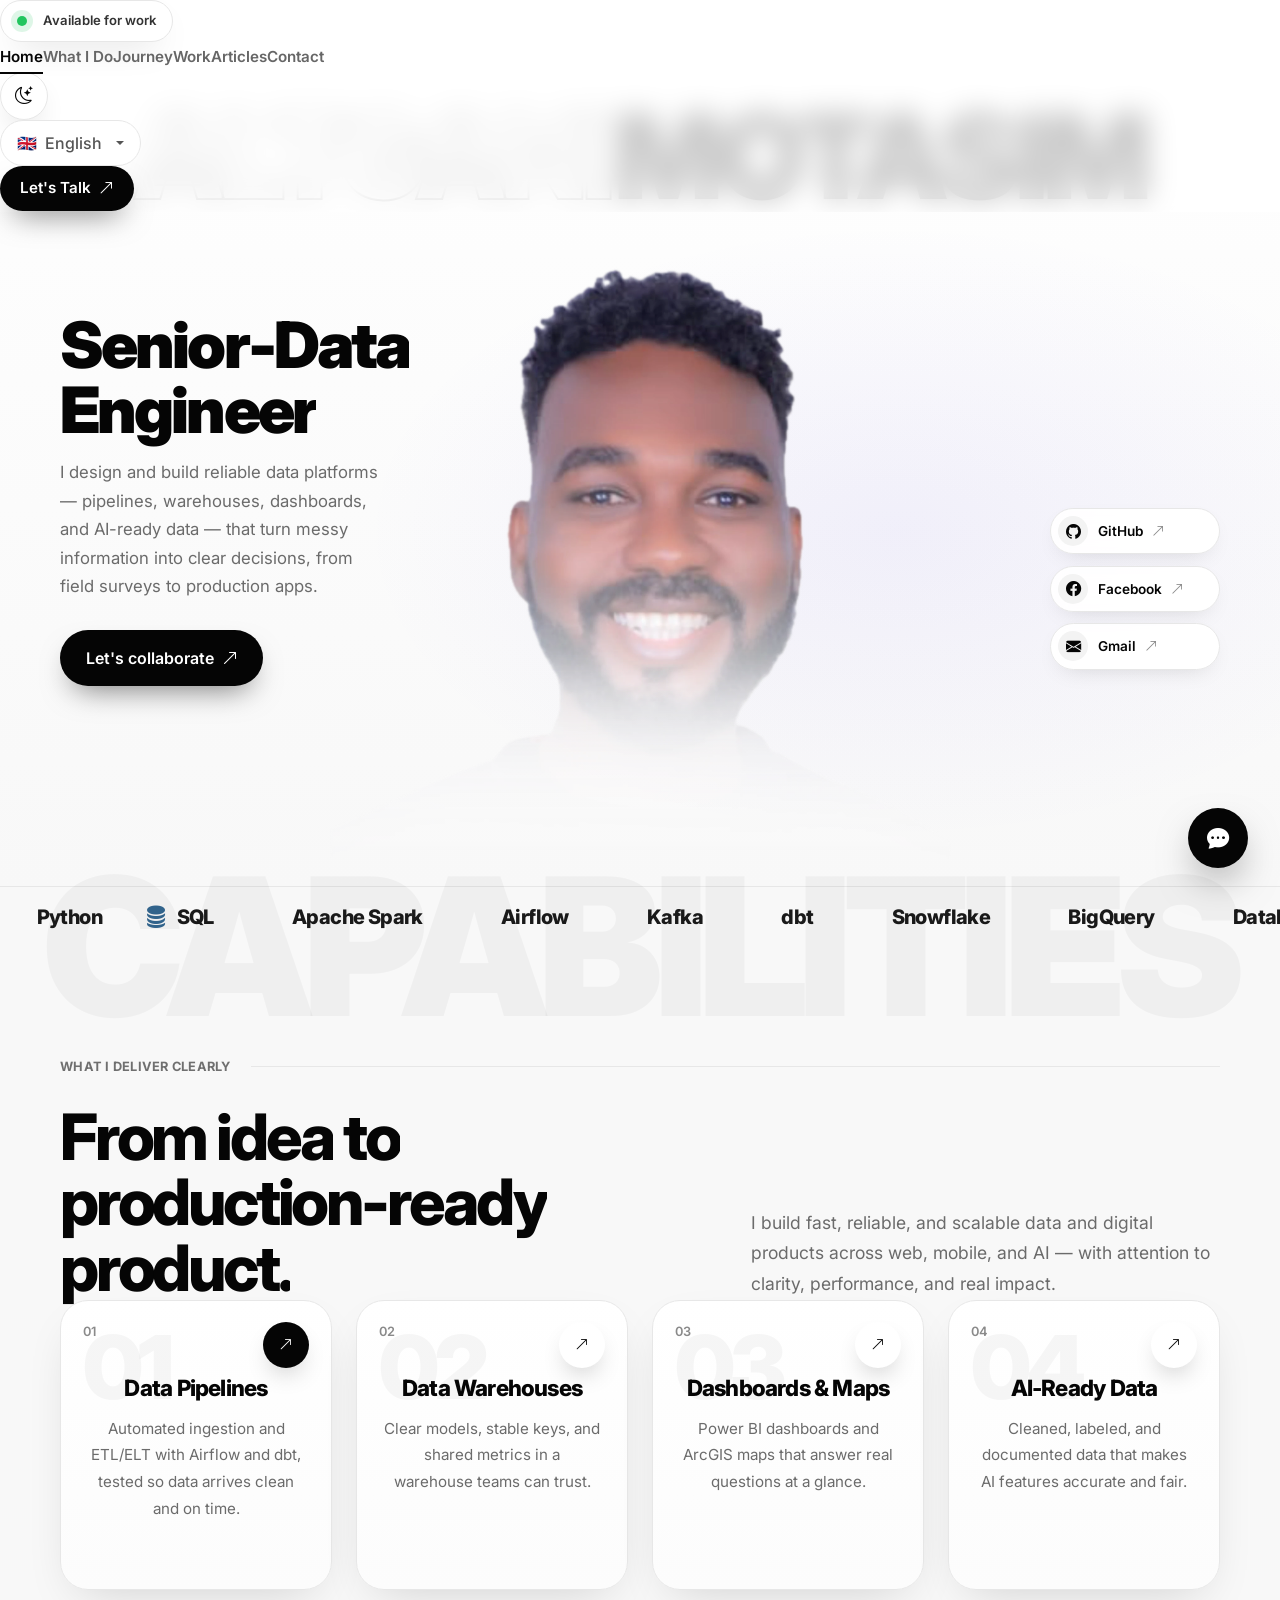
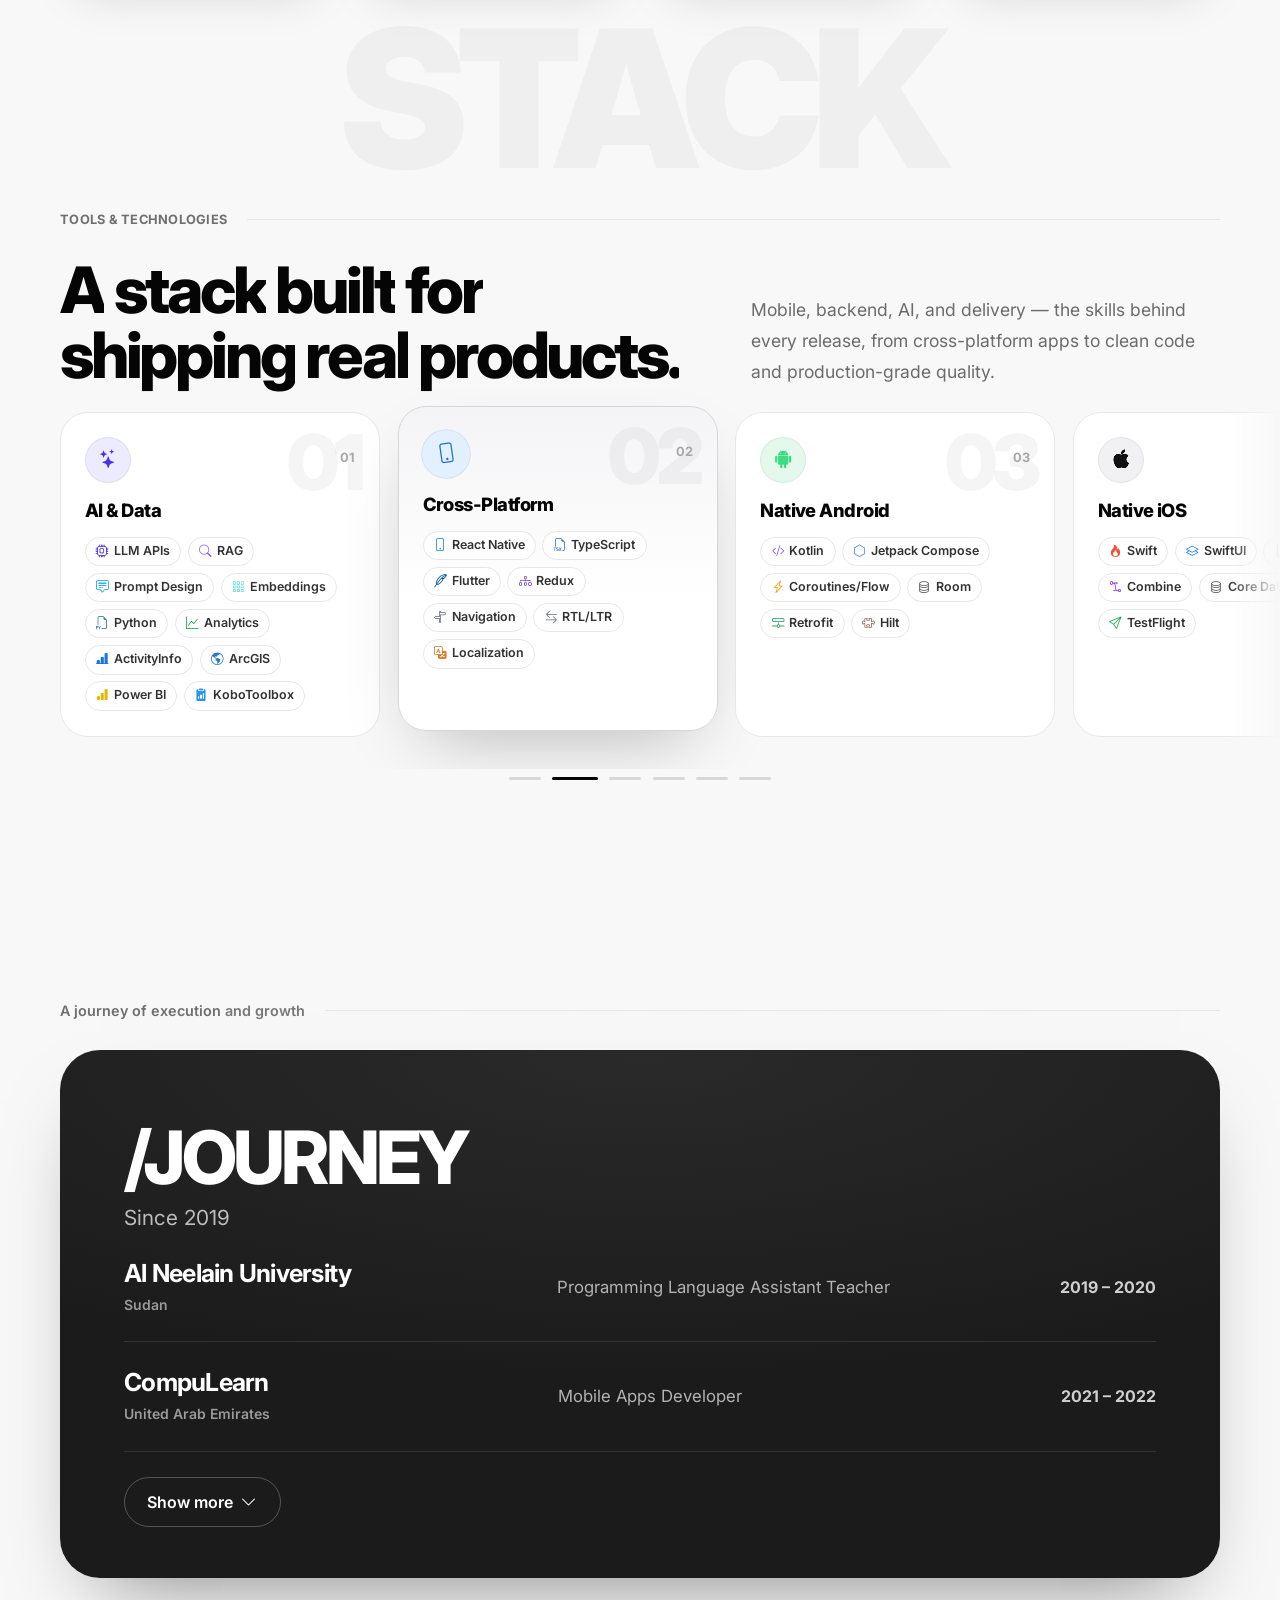
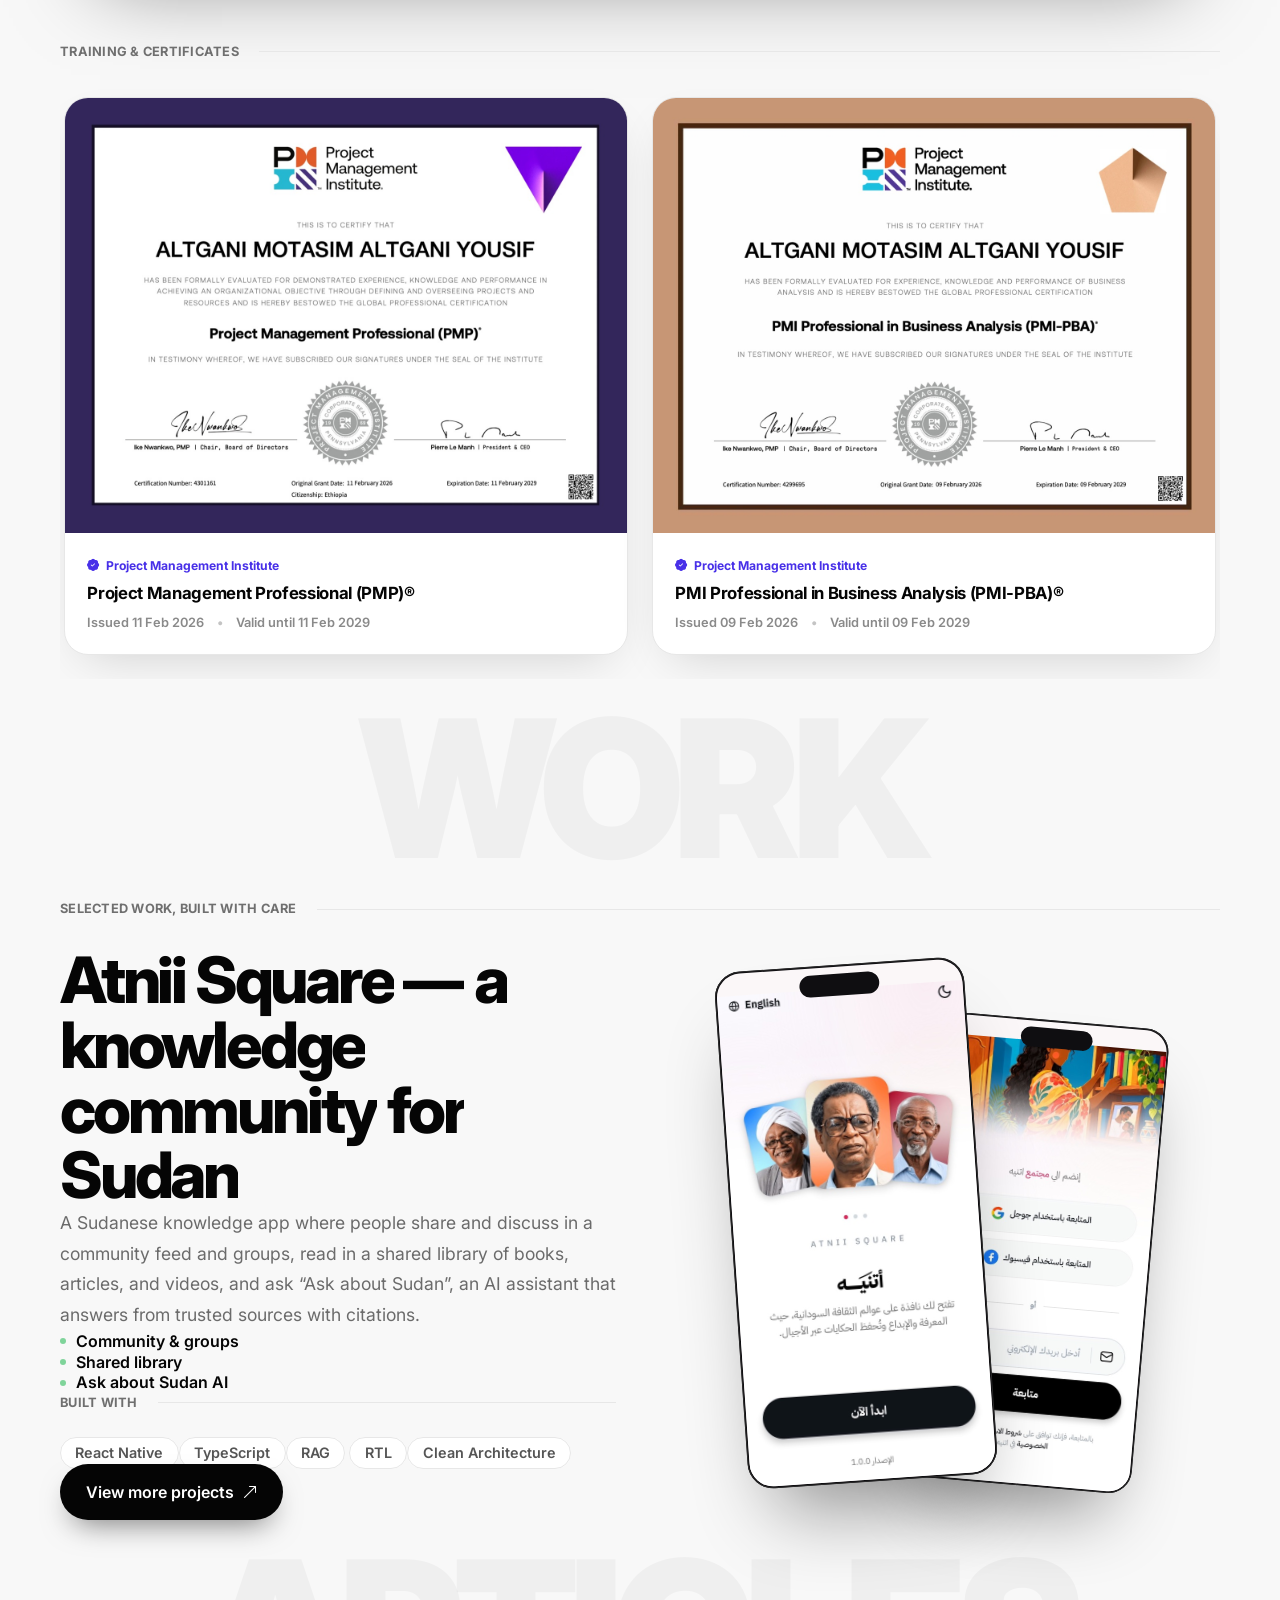
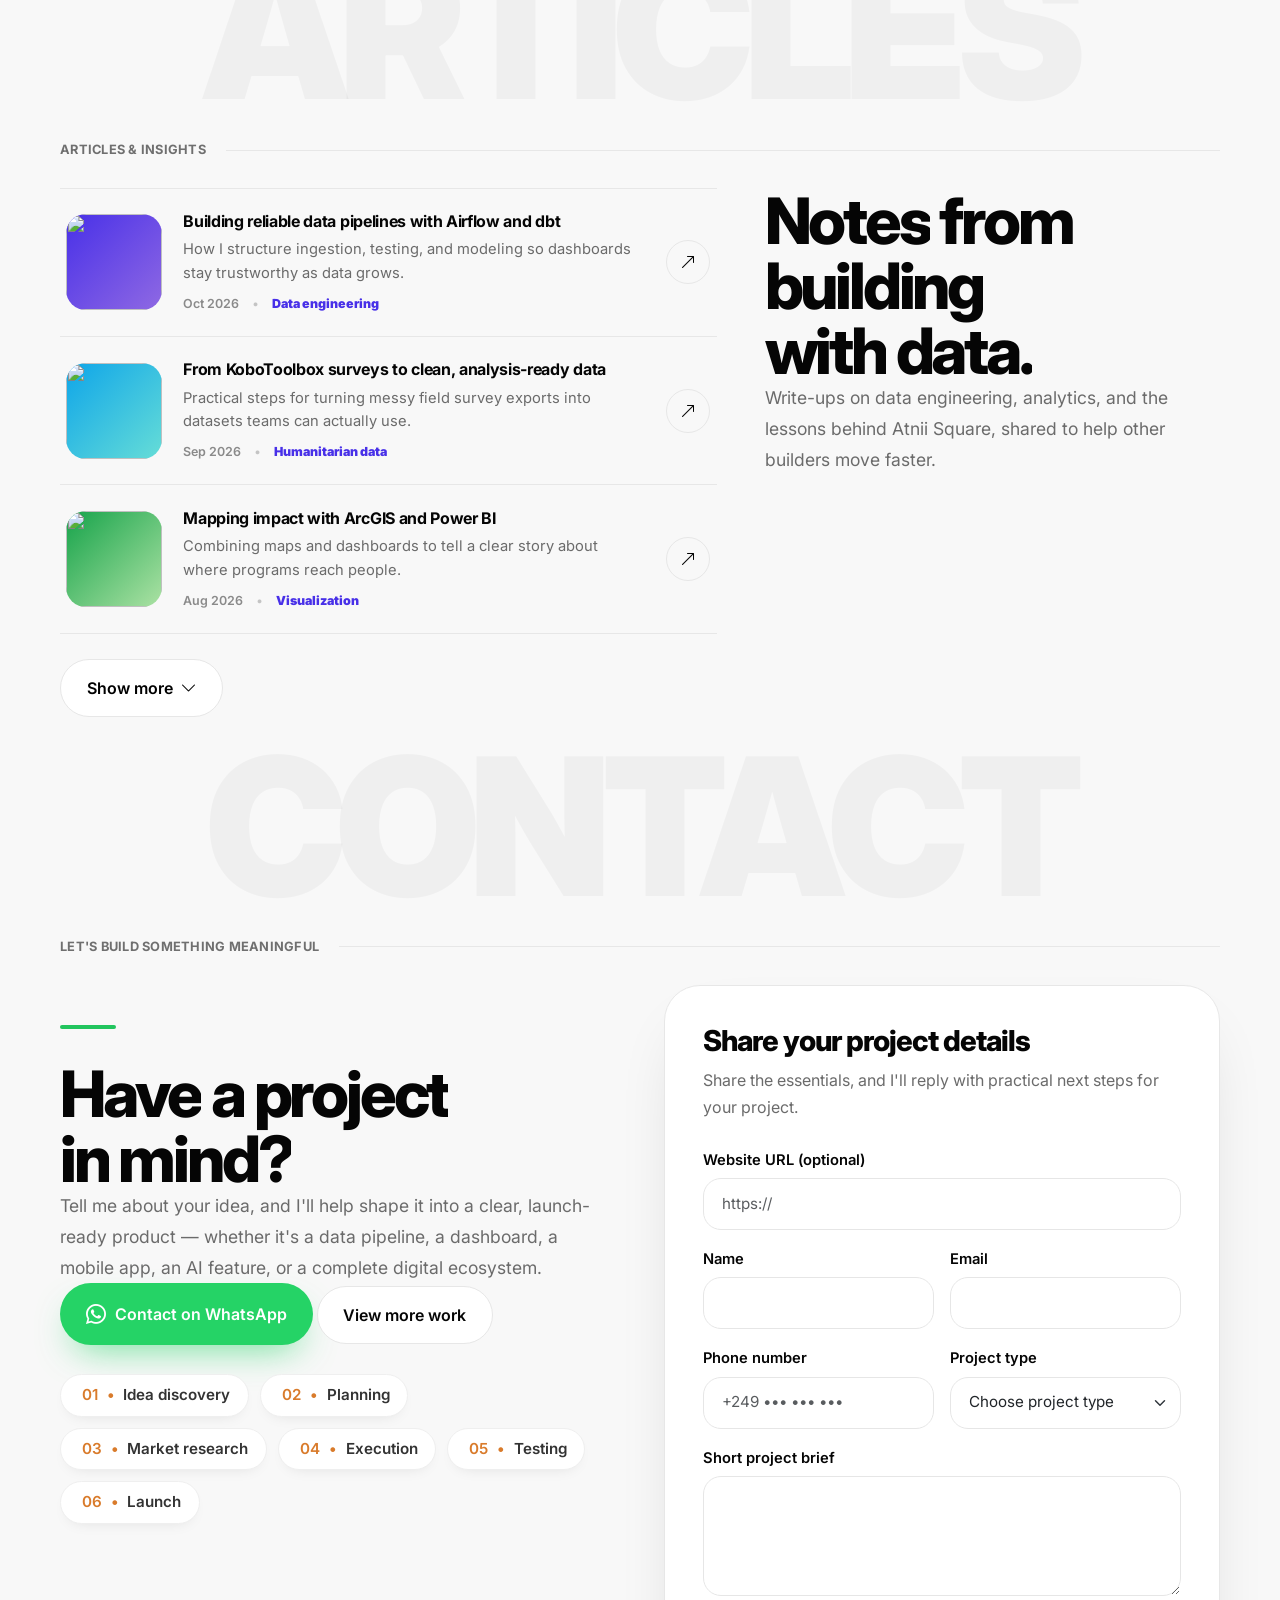
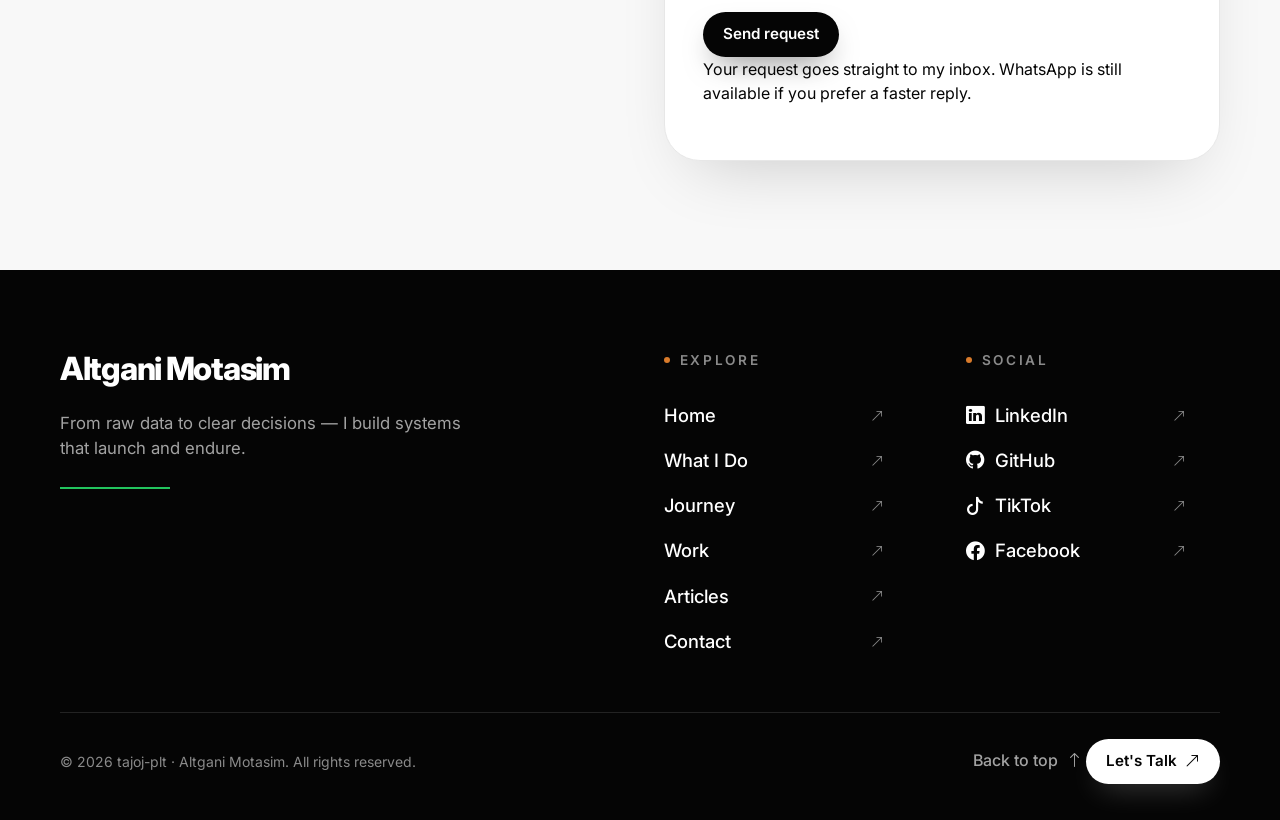
==== index.html @ c414918a "Initial commit: tajoj-plt personal portfolio site Static HTML/CSS/JS site (Bootstrap 5 + Tailwind) f" ====
<!doctype html>
<html lang="en">
<head>
  <meta charset="utf-8">
  <meta name="viewport" content="width=device-width, initial-scale=1">
  <title>tajoj-plt · Altgani Motasim</title>
  <meta name="description" content="tajoj-plt: the portfolio of Altgani Motasim, Senior Data Engineer: data pipelines, analytics, and the Atnii Square platform.">
  <link rel="icon" href="assets/logo-mark.png">

  <link rel="preconnect" href="https://fonts.googleapis.com">
  <link rel="preconnect" href="https://fonts.gstatic.com" crossorigin>
  <link href="https://fonts.googleapis.com/css2?family=Inter:wght@400;500;600;700;800;900&family=IBM+Plex+Sans+Arabic:wght@400;500;600;700&display=swap" rel="stylesheet">

  <!-- Pick language + theme before first paint (saved choice, ?lang=ar, or system theme) -->
  <script>
    (function () {
      var d = document.documentElement, store = null;
      try { store = window.localStorage; } catch (e) {}
      var get = function (k) { try { return store && store.getItem(k); } catch (e) { return null; } };
      var lang = new URLSearchParams(location.search).get('lang') || get('lang') || 'en';
      var theme = get('theme') === 'dark' ? 'dark' : 'light';
      d.lang = lang === 'ar' ? 'ar' : 'en';
      d.dir = lang === 'ar' ? 'rtl' : 'ltr';
      d.setAttribute('data-theme', theme);
      d.setAttribute('data-bs-theme', theme);
    })();
  </script>

  <!-- Bootstrap: grid, offcanvas, dropdown, toast, form validation (RTL build swapped in for Arabic) -->
  <link id="bsCss" href="https://cdn.jsdelivr.net/npm/bootstrap@5.3.3/dist/css/bootstrap.min.css" rel="stylesheet">
  <script>
    if (document.documentElement.dir === 'rtl') document.getElementById('bsCss').href = 'https://cdn.jsdelivr.net/npm/bootstrap@5.3.3/dist/css/bootstrap.rtl.min.css';
  </script>
  <link href="https://cdn.jsdelivr.net/npm/bootstrap-icons@1.11.3/font/bootstrap-icons.min.css" rel="stylesheet">

  <!-- Tailwind (CDN). Prefixed with tw- and preflight off so it never fights Bootstrap. -->
  <script src="https://cdn.tailwindcss.com/3.4.16"></script>
  <script>
    tailwind.config = {
      prefix: 'tw-',
      corePlugins: { preflight: false },
      theme: {
        extend: {
          colors: {
            ink: '#050505',
            violet: { DEFAULT: '#4830e8', soft: '#8f69e3', moon: '#d8dbfe' },
            mint: '#66ddd7',
            pop: '#ace2a4',
          },
          fontFamily: { sans: ['Inter', 'system-ui', 'sans-serif'] },
        },
      },
    };
  </script>

  <link href="css/style.css?v=58" rel="stylesheet">
</head>
<body>
  <div class="scroll-progress" id="scrollProgress" aria-hidden="true"></div>

  <!-- ============ HEADER ============ -->
  <header class="site-header" id="siteHeader">
    <div class="tw-flex tw-items-center tw-justify-between tw-gap-4 tw-px-4 md:tw-px-10 tw-py-4">
      <a href="#contact" class="status-pill">
        <span class="status-dot"></span>
        <span>Available for work</span>
      </a>

      <nav id="mainNav" class="d-none d-lg-flex tw-items-center tw-gap-6 xl:tw-gap-8">
        <a class="nav-link-x active" href="#hero">Home</a>
        <a class="nav-link-x" href="#services">What I Do</a>
        <a class="nav-link-x" href="#journey">Journey</a>
        <a class="nav-link-x" href="#work">Work</a>
        <a class="nav-link-x" href="#articles">Articles</a>
        <a class="nav-link-x" href="#contact">Contact</a>
      </nav>

      <div class="tw-flex tw-items-center tw-gap-3">
        <button class="icon-btn theme-toggle d-none d-lg-grid" type="button" aria-label="Toggle dark mode">
          <i class="bi bi-moon-stars"></i>
        </button>
        <div class="dropdown d-none d-lg-block">
          <button class="lang-pill dropdown-toggle" data-bs-toggle="dropdown" aria-expanded="false">
            <span class="tw-text-base lang-flag">🇬🇧</span> <span class="lang-name">English</span>
          </button>
          <ul class="dropdown-menu dropdown-menu-end lang-menu">
            <li><a class="dropdown-item" href="#" data-lang="en">🇬🇧 English</a></li>
            <li><a class="dropdown-item" href="#" data-lang="ar" dir="rtl">🇸🇩 العربية</a></li>
          </ul>
        </div>
        <a href="#contact" class="btn-ink d-none d-lg-inline-flex">Let's Talk <i class="bi bi-arrow-up-right"></i></a>
        <button class="menu-btn d-lg-none" data-bs-toggle="offcanvas" data-bs-target="#mobileMenu" aria-label="Open menu">
          <i class="bi bi-list"></i>
        </button>
      </div>
    </div>
  </header>

  <!-- Mobile menu -->
  <div class="offcanvas offcanvas-end mobile-menu" tabindex="-1" id="mobileMenu" aria-labelledby="mobileMenuLabel">
    <div class="offcanvas-header justify-content-end">
      <h2 class="visually-hidden" id="mobileMenuLabel">Menu</h2>
      <button type="button" class="menu-btn" data-bs-dismiss="offcanvas" aria-label="Close"><i class="bi bi-x-lg"></i></button>
    </div>
    <div class="offcanvas-body tw-flex tw-flex-col tw-gap-2">
      <a class="mobile-link" href="#hero" data-menu-link>Home <span>01</span></a>
      <a class="mobile-link" href="#services" data-menu-link>What I Do <span>02</span></a>
      <a class="mobile-link" href="#journey" data-menu-link>Journey <span>03</span></a>
      <a class="mobile-link" href="#work" data-menu-link>Work <span>04</span></a>
      <a class="mobile-link" href="#articles" data-menu-link>Articles <span>05</span></a>
      <a class="mobile-link" href="#contact" data-menu-link>Contact <span>06</span></a>
      <div class="menu-settings tw-mt-auto">
        <button class="icon-btn theme-toggle" type="button" aria-label="Toggle dark mode">
          <i class="bi bi-moon-stars"></i>
        </button>
        <button class="icon-btn" type="button" data-lang-switch aria-label="Switch language">
          <span class="lang-short">ع</span>
        </button>
      </div>
      <a href="#contact" class="btn-ink tw-justify-center" data-menu-link>Let's Talk <i class="bi bi-arrow-up-right"></i></a>
    </div>
  </div>

  <main>
    <!-- ============ HERO ============ -->
    <section id="hero" class="hero">
      <div class="hero-bg"></div>
      <h2 class="hero-name" aria-label="Altgani Motasim" dir="ltr">
        <span class="outline">ALTGANI</span><span class="solid">MOTASIM</span>
      </h2>

      <div class="container-xl tw-relative">
        <div class="hero-grid">
          <div class="hero-text">
            <h1 class="hero-title reveal" data-i18n="heroTitle">Senior-Data<br>Engineer</h1>
            <p class="hero-copy reveal" style="--d:.1s">
              I design and build reliable data platforms — pipelines, warehouses, dashboards, and AI-ready data — that turn messy information into clear decisions, from field surveys to production apps.
            </p>
            <a href="#contact" class="btn-ink btn-lg-x reveal" style="--d:.2s">Let's collaborate <i class="bi bi-arrow-up-right"></i></a>
          </div>

          <div class="portrait-wrap reveal">
            <img src="assets/hero-cutout.png" alt="Altgani Motasim" class="portrait" id="heroImg">
            <div class="portrait-fallback" aria-hidden="true"><i class="bi bi-person"></i><small>Add web/assets/hero.webp</small></div>
          </div>

          <div class="socials reveal" style="--d:.15s">
            <a href="https://github.com/Tajoj-Plt?tab=repositories" target="_blank" rel="noopener" class="social-chip"><i class="bi bi-github"></i> GitHub <i class="bi bi-arrow-up-right tw-ms-auto"></i></a>
            <a href="https://www.facebook.com/altjany.m.tsm" target="_blank" rel="noopener" class="social-chip"><i class="bi bi-facebook"></i> Facebook <i class="bi bi-arrow-up-right tw-ms-auto"></i></a>
            <a href="mailto:t.motasim19960@gmail.com" class="social-chip"><i class="bi bi-envelope-fill"></i> Gmail <i class="bi bi-arrow-up-right tw-ms-auto"></i></a>
          </div>
        </div>
      </div>
    </section>

    <!-- ============ TICKER ============ -->
    <div class="ticker" aria-hidden="true" dir="ltr">
      <div class="ticker-track"><span class="tech"><i class="tech-logo" style="--logo:url(https://cdn.jsdelivr.net/npm/simple-icons@11.14.0/icons/python.svg);--c:#3776AB"></i>Python</span><span class="tech"><i class="bi bi-database-fill tech-bi" style="--c:#336791"></i>SQL</span><span class="tech"><i class="tech-logo" style="--logo:url(https://cdn.jsdelivr.net/npm/simple-icons@11.14.0/icons/apachespark.svg);--c:#E25A1C"></i>Apache Spark</span><span class="tech"><i class="tech-logo" style="--logo:url(https://cdn.jsdelivr.net/npm/simple-icons@11.14.0/icons/apacheairflow.svg);--c:#017CEE"></i>Airflow</span><span class="tech"><i class="tech-logo" style="--logo:url(https://cdn.jsdelivr.net/npm/simple-icons@11.14.0/icons/apachekafka.svg);--c:#231F20"></i>Kafka</span><span class="tech"><i class="tech-logo" style="--logo:url(https://cdn.jsdelivr.net/npm/simple-icons@11.14.0/icons/dbt.svg);--c:#FF694B"></i>dbt</span><span class="tech"><i class="tech-logo" style="--logo:url(https://cdn.jsdelivr.net/npm/simple-icons@11.14.0/icons/snowflake.svg);--c:#29B5E8"></i>Snowflake</span><span class="tech"><i class="tech-logo" style="--logo:url(https://cdn.jsdelivr.net/npm/simple-icons@11.14.0/icons/googlebigquery.svg);--c:#669DF6"></i>BigQuery</span><span class="tech"><i class="tech-logo" style="--logo:url(https://cdn.jsdelivr.net/npm/simple-icons@11.14.0/icons/databricks.svg);--c:#FF3621"></i>Databricks</span><span class="tech"><i class="tech-logo" style="--logo:url(https://cdn.jsdelivr.net/npm/simple-icons@11.14.0/icons/amazonaws.svg);--c:#FF9900"></i>AWS</span><span class="tech"><i class="tech-logo" style="--logo:url(https://cdn.jsdelivr.net/npm/simple-icons@11.14.0/icons/postgresql.svg);--c:#4169E1"></i>PostgreSQL</span><span class="tech"><i class="tech-logo" style="--logo:url(https://cdn.jsdelivr.net/npm/simple-icons@11.14.0/icons/docker.svg);--c:#2496ED"></i>Docker</span><span class="tech"><i class="bi bi-bar-chart-line-fill tech-bi" style="--c:#1a73e8"></i>ActivityInfo</span><span class="tech"><i class="tech-logo" style="--logo:url(https://cdn.jsdelivr.net/npm/simple-icons@11.14.0/icons/arcgis.svg);--c:#2C7AC3"></i>ArcGIS</span><span class="tech"><i class="tech-logo" style="--logo:url(https://cdn.jsdelivr.net/npm/simple-icons@11.14.0/icons/powerbi.svg);--c:#F2C811"></i>Power BI</span><span class="tech"><i class="bi bi-clipboard2-data-fill tech-bi" style="--c:#2095f3"></i>KoboToolbox</span><span class="tech"><i class="tech-logo" style="--logo:url(https://cdn.jsdelivr.net/npm/simple-icons@11.14.0/icons/python.svg);--c:#3776AB"></i>Python</span><span class="tech"><i class="bi bi-database-fill tech-bi" style="--c:#336791"></i>SQL</span><span class="tech"><i class="tech-logo" style="--logo:url(https://cdn.jsdelivr.net/npm/simple-icons@11.14.0/icons/apachespark.svg);--c:#E25A1C"></i>Apache Spark</span><span class="tech"><i class="tech-logo" style="--logo:url(https://cdn.jsdelivr.net/npm/simple-icons@11.14.0/icons/apacheairflow.svg);--c:#017CEE"></i>Airflow</span><span class="tech"><i class="tech-logo" style="--logo:url(https://cdn.jsdelivr.net/npm/simple-icons@11.14.0/icons/apachekafka.svg);--c:#231F20"></i>Kafka</span><span class="tech"><i class="tech-logo" style="--logo:url(https://cdn.jsdelivr.net/npm/simple-icons@11.14.0/icons/dbt.svg);--c:#FF694B"></i>dbt</span><span class="tech"><i class="tech-logo" style="--logo:url(https://cdn.jsdelivr.net/npm/simple-icons@11.14.0/icons/snowflake.svg);--c:#29B5E8"></i>Snowflake</span><span class="tech"><i class="tech-logo" style="--logo:url(https://cdn.jsdelivr.net/npm/simple-icons@11.14.0/icons/googlebigquery.svg);--c:#669DF6"></i>BigQuery</span><span class="tech"><i class="tech-logo" style="--logo:url(https://cdn.jsdelivr.net/npm/simple-icons@11.14.0/icons/databricks.svg);--c:#FF3621"></i>Databricks</span><span class="tech"><i class="tech-logo" style="--logo:url(https://cdn.jsdelivr.net/npm/simple-icons@11.14.0/icons/amazonaws.svg);--c:#FF9900"></i>AWS</span><span class="tech"><i class="tech-logo" style="--logo:url(https://cdn.jsdelivr.net/npm/simple-icons@11.14.0/icons/postgresql.svg);--c:#4169E1"></i>PostgreSQL</span><span class="tech"><i class="tech-logo" style="--logo:url(https://cdn.jsdelivr.net/npm/simple-icons@11.14.0/icons/docker.svg);--c:#2496ED"></i>Docker</span><span class="tech"><i class="bi bi-bar-chart-line-fill tech-bi" style="--c:#1a73e8"></i>ActivityInfo</span><span class="tech"><i class="tech-logo" style="--logo:url(https://cdn.jsdelivr.net/npm/simple-icons@11.14.0/icons/arcgis.svg);--c:#2C7AC3"></i>ArcGIS</span><span class="tech"><i class="tech-logo" style="--logo:url(https://cdn.jsdelivr.net/npm/simple-icons@11.14.0/icons/powerbi.svg);--c:#F2C811"></i>Power BI</span><span class="tech"><i class="bi bi-clipboard2-data-fill tech-bi" style="--c:#2095f3"></i>KoboToolbox</span></div>
    </div>

    <!-- ============ SERVICES ============ -->
    <section id="services" class="section">
      <div class="container-xl tw-relative">
        <div class="watermark">CAPABILITIES</div>
        <div class="eyebrow reveal">What I deliver clearly</div>
        <div class="row g-4 align-items-end tw-mb-12">
          <div class="col-lg-7"><h2 class="section-title reveal" data-i18n="servicesTitle">From idea to<br>production-ready<br>product.</h2></div>
          <div class="col-lg-5"><p class="section-lead reveal" style="--d:.1s">I build fast, reliable, and scalable data and digital products across web, mobile, and AI — with attention to clarity, performance, and real impact.</p></div>
        </div>

        <div class="row g-3 g-lg-4">
          <div class="col-sm-6 col-lg-3">
            <article class="svc-card reveal is-featured">
              <span class="svc-num">01</span><span class="svc-ghost">01</span>
              <span class="svc-arrow"><i class="bi bi-arrow-up-right"></i></span>
              <h3>Data Pipelines</h3>
              <p>Automated ingestion and ETL/ELT with Airflow and dbt, tested so data arrives clean and on time.</p>
            </article>
          </div>
          <div class="col-sm-6 col-lg-3">
            <article class="svc-card reveal" style="--d:.08s">
              <span class="svc-num">02</span><span class="svc-ghost">02</span>
              <span class="svc-arrow"><i class="bi bi-arrow-up-right"></i></span>
              <h3>Data Warehouses</h3>
              <p>Clear models, stable keys, and shared metrics in a warehouse teams can trust.</p>
            </article>
          </div>
          <div class="col-sm-6 col-lg-3">
            <article class="svc-card reveal" style="--d:.16s">
              <span class="svc-num">03</span><span class="svc-ghost">03</span>
              <span class="svc-arrow"><i class="bi bi-arrow-up-right"></i></span>
              <h3>Dashboards &amp; Maps</h3>
              <p>Power BI dashboards and ArcGIS maps that answer real questions at a glance.</p>
            </article>
          </div>
          <div class="col-sm-6 col-lg-3">
            <article class="svc-card reveal" style="--d:.24s">
              <span class="svc-num">04</span><span class="svc-ghost">04</span>
              <span class="svc-arrow"><i class="bi bi-arrow-up-right"></i></span>
              <h3>AI-Ready Data</h3>
              <p>Cleaned, labeled, and documented data that makes AI features accurate and fair.</p>
            </article>
          </div>
        </div>
      </div>
    </section>

    <!-- ============ SKILLS ============ -->
    <section id="skills" class="section tw-overflow-hidden">
      <div class="container-xl tw-relative">
        <div class="watermark">STACK</div>
        <div class="eyebrow reveal">Tools &amp; technologies</div>
        <div class="row g-4 align-items-end tw-mb-12">
          <div class="col-lg-7"><h2 class="section-title reveal" data-i18n="skillsTitle">A stack built for<br>shipping real products.</h2></div>
          <div class="col-lg-5"><p class="section-lead reveal" style="--d:.1s">Mobile, backend, AI, and delivery — the skills behind every release, from cross-platform apps to clean code and production-grade quality.</p></div>
        </div>
      </div>

      <div class="skills-track" id="skillsTrack" dir="ltr">
        <!-- cards injected by js/main.js -->
      </div>
      <div class="skills-dots" id="skillsDots"></div>
    </section>

    <!-- ============ JOURNEY (dark panel) ============ -->
    <section id="journey" class="section">
      <div class="container-xl tw-relative">
        <div class="watermark">JOURNEY</div>
        <div class="eyebrow eyebrow-soft reveal">A journey of execution and growth</div>
        <div class="dark-panel reveal">
          <div class="tw-flex tw-flex-wrap tw-items-end tw-justify-between tw-gap-3 tw-mb-8">
            <h2 class="dark-title">/JOURNEY</h2>
            <span class="dark-sub">Since 2019</span>
          </div>
          <div class="xp-row reveal">
            <div><h4>Al Neelain University</h4><small>Sudan</small></div>
            <div class="xp-role">Programming Language Assistant Teacher</div>
            <div class="xp-date">2019 – 2020</div>
          </div>
          <div class="xp-row reveal">
            <div><h4>CompuLearn</h4><small>United Arab Emirates</small></div>
            <div class="xp-role">Mobile Apps Developer</div>
            <div class="xp-date">2021 – 2022</div>
          </div>
          <div class="xp-row reveal xp-extra">
            <div><h4>Melania Hotel</h4><small>Saudi Arabia</small></div>
            <div class="xp-role">Technical Lead</div>
            <div class="xp-date">2022 – 2025</div>
          </div>
          <div class="xp-row reveal xp-extra">
            <div><h4>Self-employed</h4><small>Independent</small></div>
            <div class="xp-role">Data Engineer</div>
            <div class="xp-date">2026 – Present</div>
          </div>
          <button class="xp-more" type="button" id="xpMore" aria-expanded="false">
            <span class="more-label">Show more</span> <i class="bi bi-chevron-down"></i>
          </button>
        </div>

        <div class="certs" id="certificates">
          <div class="eyebrow reveal">Training &amp; certificates</div>
          <div class="cert-track">
            <figure class="cert-card reveal" style="--d:0.00s">
              <button class="cert-img" type="button" data-bs-toggle="modal" data-bs-target="#certModal" data-cert="assets/cert-pmp.jpg" data-cert-title="Project Management Professional (PMP)®" aria-label="View PMP certificate">
                <img src="assets/cert-pmp.jpg" alt="Project Management Professional (PMP)® certificate" loading="lazy" decoding="async">
                <span class="cert-zoom"><i class="bi bi-arrows-angle-expand"></i></span>
              </button>
              <figcaption>
                <span class="cert-issuer"><i class="bi bi-patch-check-fill"></i>Project Management Institute</span>
                <h4>Project Management Professional (PMP)®</h4>
                <span class="cert-meta"><span>Issued 11 Feb 2026</span><span>Valid until 11 Feb 2029</span></span>
              </figcaption>
            </figure>
            <figure class="cert-card reveal" style="--d:0.08s">
              <button class="cert-img" type="button" data-bs-toggle="modal" data-bs-target="#certModal" data-cert="assets/cert-pmi-pba.jpg" data-cert-title="PMI Professional in Business Analysis (PMI-PBA)®" aria-label="View PMI-PBA certificate">
                <img src="assets/cert-pmi-pba.jpg" alt="PMI Professional in Business Analysis (PMI-PBA)® certificate" loading="lazy" decoding="async">
                <span class="cert-zoom"><i class="bi bi-arrows-angle-expand"></i></span>
              </button>
              <figcaption>
                <span class="cert-issuer"><i class="bi bi-patch-check-fill"></i>Project Management Institute</span>
                <h4>PMI Professional in Business Analysis (PMI-PBA)®</h4>
                <span class="cert-meta"><span>Issued 09 Feb 2026</span><span>Valid until 09 Feb 2029</span></span>
              </figcaption>
            </figure>
          </div>
        </div>
      </div>
    </section>

    <!-- ============ WORK ============ -->
    <section id="work" class="section">
      <div class="container-xl tw-relative">
        <div class="watermark">WORK</div>
        <div class="eyebrow reveal">Selected work, built with care</div>
        <div class="row g-5 align-items-center work-row">
          <div class="col-lg-6 work-copy">
            <h2 class="section-title reveal" data-i18n="workTitle">Atnii Square — a knowledge<br>community for Sudan</h2>
            <p class="section-lead tw-mt-5 reveal" style="--d:.1s">
              A Sudanese knowledge app where people share and discuss in a community feed and groups, read in a shared library of books, articles, and videos, and ask “Ask about Sudan”, an AI assistant that answers from trusted sources with citations.
            </p>
            <div class="tw-grid tw-grid-cols-1 sm:tw-grid-cols-3 tw-gap-3 tw-mt-6 reveal" style="--d:.2s">
              <div class="feat-chip">Community &amp; groups</div>
              <div class="feat-chip">Shared library</div>
              <div class="feat-chip">Ask about Sudan AI</div>
            </div>
            <div class="eyebrow tw-mt-8 tw-mb-3 reveal" style="--d:.25s">Built with</div>
            <div class="tw-flex tw-flex-wrap tw-gap-2 reveal" style="--d:.25s">
              <span class="tag">React Native</span><span class="tag">TypeScript</span><span class="tag">RAG</span>
              <span class="tag">RTL</span><span class="tag">Clean Architecture</span>
            </div>
            <a href="work.html" class="btn-ink btn-lg-x tw-mt-8 reveal" style="--d:.3s">View more projects <i class="bi bi-arrow-up-right"></i></a>
          </div>

          <div class="col-lg-6 work-media">
            <div class="phones reveal" id="phones" data-front="a">
              <div class="phone phone-a">
                <div class="phone-screen shot light"><img src="assets/app-welcome.jpg" alt="Atnii Square app: welcome screen" loading="lazy" decoding="async"></div>
              </div>
              <div class="phone phone-b">
                <div class="phone-screen shot light"><img src="assets/app-join.jpg" alt="Atnii Square app: join the community" loading="lazy" decoding="async"></div>
              </div>
            </div>
          </div>
        </div>
      </div>
    </section>

    <!-- ============ ARTICLES ============ -->
    <section id="articles" class="section">
      <div class="container-xl tw-relative">
        <div class="watermark">ARTICLES</div>
        <div class="eyebrow reveal">Articles &amp; insights</div>
        <div class="row g-5">
          <div class="col-lg-7">
            <div class="article-list" id="articleList"><!-- rendered from js/articles.js --></div>
            <button class="btn-ghost-x articles-more reveal" type="button" id="articlesMore" aria-expanded="false" aria-controls="articleList">
              <span class="more-label">Show more</span> <i class="bi bi-chevron-down"></i>
            </button>
          </div>
          <div class="col-lg-5">
            <div class="articles-intro">
              <h2 class="section-title reveal" data-i18n="articlesTitle">Notes from building<br>with data.</h2>
              <p class="section-lead tw-mt-5 reveal" style="--d:.1s">Write-ups on data engineering, analytics, and the lessons behind Atnii Square, shared to help other builders move faster.</p>
            </div>
          </div>
        </div>
      </div>
    </section>

    <!-- ============ CONTACT ============ -->
    <section id="contact" class="section">
      <div class="container-xl tw-relative">
        <div class="watermark">CONTACT</div>
        <div class="eyebrow reveal">Let's build something meaningful</div>
        <div class="row g-5">
          <div class="col-lg-6">
            <span class="accent-line reveal"></span>
            <h2 class="section-title reveal" data-i18n="contactTitle">Have a project<br>in mind?</h2>
            <p class="section-lead tw-mt-5 reveal" style="--d:.1s">
              Tell me about your idea, and I'll help shape it into a clear, launch-ready product — whether it's a data pipeline, a dashboard, a mobile app, an AI feature, or a complete digital ecosystem.
            </p>
            <div class="tw-flex tw-flex-wrap tw-gap-3 tw-mt-7 reveal" style="--d:.15s">
              <a href="https://wa.me/" target="_blank" rel="noopener" class="btn-whatsapp"><i class="bi bi-whatsapp"></i> Contact on WhatsApp</a>
              <a href="work.html" class="btn-ghost-x">View more work</a>
            </div>
            <div class="steps reveal" style="--d:.2s">
              <span><b>01</b>Idea discovery</span><span><b>02</b>Planning</span><span><b>03</b>Market research</span>
              <span><b>04</b>Execution</span><span><b>05</b>Testing</span><span><b>06</b>Launch</span>
            </div>
          </div>

          <div class="col-lg-6">
            <form class="form-card reveal needs-validation" id="contactForm" novalidate>
              <h3>Share your project details</h3>
              <p>Share the essentials, and I'll reply with practical next steps for your project.</p>
              <div class="row g-3">
                <div class="col-12">
                  <label class="form-label" for="f-url">Website URL <span class="tw-text-neutral-400">(optional)</span></label>
                  <input class="form-control fx" id="f-url" type="url" placeholder="https://">
                </div>
                <div class="col-sm-6">
                  <label class="form-label" for="f-name">Name</label>
                  <input class="form-control fx" id="f-name" required>
                  <div class="invalid-feedback">Please enter your name.</div>
                </div>
                <div class="col-sm-6">
                  <label class="form-label" for="f-email">Email</label>
                  <input class="form-control fx" id="f-email" type="email" required>
                  <div class="invalid-feedback">Please enter a valid email.</div>
                </div>
                <div class="col-sm-6">
                  <label class="form-label" for="f-phone">Phone number</label>
                  <input class="form-control fx" id="f-phone" type="tel" placeholder="+249 ••• ••• •••">
                </div>
                <div class="col-sm-6">
                  <label class="form-label" for="f-type">Project type</label>
                  <select class="form-select fx" id="f-type" required>
                    <option value="" selected disabled>Choose project type</option>
                    <option>Data pipeline / ETL</option><option>Data warehouse</option><option>Dashboards &amp; reporting</option>
                    <option>GIS &amp; maps</option><option>Survey data (KoboToolbox, ActivityInfo)</option>
                    <option>AI-ready data</option><option>Something else</option>
                  </select>
                  <div class="invalid-feedback">Pick a project type.</div>
                </div>
                <div class="col-12">
                  <label class="form-label" for="f-brief">Short project brief</label>
                  <textarea class="form-control fx" id="f-brief" rows="4" required></textarea>
                  <div class="invalid-feedback">A sentence or two is enough.</div>
                </div>
                <div class="col-12">
                  <button class="btn-ink tw-w-full tw-justify-center tw-py-3" type="submit">Send request</button>
                  <p class="tw-text-center tw-text-xs tw-text-neutral-500 tw-mt-3 tw-mb-0">Your request goes straight to my inbox. WhatsApp is still available if you prefer a faster reply.</p>
                </div>
              </div>
            </form>
          </div>
        </div>
      </div>
    </section>
  </main>

  <!-- ============ FOOTER ============ -->
  <footer class="site-footer">
    <div class="container-xl">
      <div class="row g-5">
        <div class="col-lg-6">
          <h3 class="footer-name">Altgani Motasim</h3>
          <p class="footer-tag">From raw data to clear decisions — I build systems that launch and endure.</p>
          <span class="footer-line"></span>
        </div>
        <div class="col-sm-6 col-lg-3">
          <div class="footer-label">Explore</div>
          <a class="footer-link" href="#hero">Home <i class="bi bi-arrow-up-right"></i></a>
          <a class="footer-link" href="#services">What I Do <i class="bi bi-arrow-up-right"></i></a>
          <a class="footer-link" href="#journey">Journey <i class="bi bi-arrow-up-right"></i></a>
          <a class="footer-link" href="#work">Work <i class="bi bi-arrow-up-right"></i></a>
          <a class="footer-link" href="#articles">Articles <i class="bi bi-arrow-up-right"></i></a>
          <a class="footer-link" href="#contact">Contact <i class="bi bi-arrow-up-right"></i></a>
        </div>
        <div class="col-sm-6 col-lg-3">
          <div class="footer-label">Social</div>
          <a class="footer-link" href="#"><span><i class="bi bi-linkedin"></i>LinkedIn</span> <i class="bi bi-arrow-up-right"></i></a>
          <a class="footer-link" href="https://github.com/Tajoj-Plt?tab=repositories" target="_blank" rel="noopener"><span><i class="bi bi-github"></i>GitHub</span> <i class="bi bi-arrow-up-right"></i></a>
          <a class="footer-link" href="#"><span><i class="bi bi-tiktok"></i>TikTok</span> <i class="bi bi-arrow-up-right"></i></a>
          <a class="footer-link" href="https://www.facebook.com/altjany.m.tsm" target="_blank" rel="noopener"><span><i class="bi bi-facebook"></i>Facebook</span> <i class="bi bi-arrow-up-right"></i></a>
        </div>
      </div>
      <div class="footer-bottom">
        <small>© <span id="year"></span> tajoj-plt · Altgani Motasim. All rights reserved.</small>
        <div class="tw-flex tw-items-center tw-gap-6">
          <a href="#hero" class="back-top">Back to top <i class="bi bi-arrow-up"></i></a>
          <a href="#contact" class="btn-ink">Let's Talk <i class="bi bi-arrow-up-right"></i></a>
        </div>
      </div>
    </div>
  </footer>

  <!-- Floating contact button -->
  <div class="fab" id="fab">
    <div class="fab-menu" id="fabMenu" aria-hidden="true">
      <a href="mailto:t.motasim19960@gmail.com" class="fab-item" tabindex="-1">
        <span class="fab-label">Gmail</span><span class="fab-mini"><i class="tech-logo gmail-logo" style="--logo:url(https://cdn.jsdelivr.net/npm/simple-icons@11.14.0/icons/gmail.svg);--c:currentColor"></i></span>
      </a>
      <a href="https://www.facebook.com/altjany.m.tsm" class="fab-item" target="_blank" rel="noopener" tabindex="-1">
        <span class="fab-label">Facebook</span><span class="fab-mini"><i class="bi bi-facebook"></i></span>
      </a>
      <a href="https://github.com/Tajoj-Plt?tab=repositories" class="fab-item" target="_blank" rel="noopener" tabindex="-1">
        <span class="fab-label">GitHub</span><span class="fab-mini"><i class="bi bi-github"></i></span>
      </a>
    </div>
    <button class="fab-main" id="fabBtn" aria-expanded="false" aria-controls="fabMenu" aria-label="Contact">
      <i class="bi bi-chat-dots-fill fab-ico-open"></i><i class="bi bi-x-lg fab-ico-close"></i>
    </button>
  </div>

  <!-- Certificate viewer -->
  <div class="modal fade" id="certModal" tabindex="-1" aria-labelledby="certModalTitle" aria-hidden="true">
    <div class="modal-dialog modal-dialog-centered modal-xl">
      <div class="modal-content cert-modal">
        <div class="modal-header">
          <h5 class="modal-title" id="certModalTitle"></h5>
          <button type="button" class="btn-close" data-bs-dismiss="modal" aria-label="Close"></button>
        </div>
        <div class="modal-body"><img src="" alt="" id="certModalImg"></div>
      </div>
    </div>
  </div>

  <!-- Toast -->
  <div class="toast-container position-fixed bottom-0 start-50 translate-middle-x p-3">
    <div id="sentToast" class="toast align-items-center text-bg-dark border-0" role="status" aria-live="polite">
      <div class="d-flex">
        <div class="toast-body"><i class="bi bi-check-circle tw-me-2 tw-text-pop"></i>Thanks! I'll get back to you shortly.</div>
        <button type="button" class="btn-close btn-close-white me-2 m-auto" data-bs-dismiss="toast" aria-label="Close"></button>
      </div>
    </div>
  </div>

  <script src="https://cdn.jsdelivr.net/npm/bootstrap@5.3.3/dist/js/bootstrap.bundle.min.js"></script>
  <script src="js/articles.js?v=57"></script>
  <script src="js/main.js?v=57"></script>
</body>
</html>
---- css/style.css ----
/* ==========================================================
   SudaMind — layout & components
   Tailwind (tw-*) handles utilities; this file holds the
   bespoke pieces of the design.
   ========================================================== */

:root {
  --ink: #050505;
  --ink-2: #111111;
  --muted: #6b6b6b;
  --line: #e7e7e7;
  --bg: #f8f8f8;
  --card: #ffffff;
  --violet: #4830e8;
  --violet-soft: #8f69e3;
  --mint: #66ddd7;
  --green: #22c55e;
  --orange: #d97b2b;
  --radius-xl: 28px;
  --shadow-soft: 0 18px 50px -20px rgba(0, 0, 0, .18);
  --shadow-chip: 0 8px 24px -12px rgba(0, 0, 0, .18);
  --ease: cubic-bezier(.2, .7, .2, 1);
}

html { scroll-behavior: smooth; overflow-x: clip; }
body { transition: background-color .35s ease, color .35s ease; }
body {
  font-family: Inter, system-ui, sans-serif;
  color: var(--ink);
  background: var(--bg);
  -webkit-font-smoothing: antialiased;
  overflow-x: hidden;
}
a { color: inherit; text-decoration: none; }
::selection { background: var(--ink); color: #fff; }

.container-xl { max-width: 1240px; padding-inline: 20px; }
@media (min-width: 768px) { .container-xl { padding-inline: 40px; } }

/* ---------------- Buttons ---------------- */
.btn-ink {
  display: inline-flex; align-items: center; gap: .5rem;
  background: var(--ink); color: #fff !important;
  padding: .7rem 1.25rem; border-radius: 999px; white-space: nowrap;
  font-weight: 600; font-size: .95rem; border: 0;
  box-shadow: 0 14px 30px -12px rgba(0, 0, 0, .55);
  transition: transform .3s var(--ease), box-shadow .3s var(--ease), background .3s;
}
.btn-ink:hover { transform: translateY(-2px); background: #1d1d1d; box-shadow: 0 20px 36px -14px rgba(0, 0, 0, .6); }
.btn-ink i { transition: transform .3s var(--ease); }
.btn-ink:hover i { transform: translate(2px, -2px); }
.btn-lg-x { padding: 1rem 1.6rem; font-size: 1rem; }

.btn-whatsapp {
  display: inline-flex; align-items: center; gap: .6rem;
  background: #25d366; color: #fff; font-weight: 600;
  padding: 1rem 1.6rem; border-radius: 999px;
  box-shadow: 0 16px 36px -14px rgba(37, 211, 102, .7);
  transition: transform .3s var(--ease);
}
.btn-whatsapp i { font-size: 1.25rem; }
.btn-whatsapp:hover { transform: translateY(-2px); color: #fff; }

.btn-ghost-x {
  display: inline-flex; align-items: center;
  background: #fff; border: 1px solid var(--line);
  padding: 1rem 1.6rem; border-radius: 999px; font-weight: 600;
  transition: border-color .3s, transform .3s var(--ease);
}
.btn-ghost-x:hover { border-color: var(--ink); transform: translateY(-2px); }

/* ---------------- Header ---------------- */
.site-header {
  position: fixed; inset: 0 0 auto 0; z-index: 1030;
  background: rgba(255, 255, 255, .78);
  backdrop-filter: saturate(180%) blur(14px);
  -webkit-backdrop-filter: saturate(180%) blur(14px);
  border-bottom: 1px solid transparent;
  transition: border-color .3s, background .3s;
}
.site-header.scrolled { border-bottom-color: var(--line); background: rgba(255, 255, 255, .9); }

.status-pill {
  display: inline-flex; align-items: center; gap: .6rem;
  background: #fff; border: 1px solid var(--line);
  padding-block: .55rem; padding-inline: .65rem 1rem; border-radius: 999px;
  font-size: .82rem; font-weight: 600; color: #333;
  box-shadow: 0 14px 34px -16px rgba(0, 0, 0, .25);
  white-space: nowrap;
}
.status-dot {
  width: 22px; height: 22px; border-radius: 50%;
  background: rgba(34, 197, 94, .15); position: relative; flex: none;
}
.status-dot::after {
  content: ""; position: absolute; inset: 6px; border-radius: 50%; background: var(--green);
  animation: pulse 2s infinite;
}
@keyframes pulse {
  0% { box-shadow: 0 0 0 0 rgba(34, 197, 94, .55); }
  70% { box-shadow: 0 0 0 8px rgba(34, 197, 94, 0); }
  100% { box-shadow: 0 0 0 0 rgba(34, 197, 94, 0); }
}

.nav-link-x {
  font-weight: 600; font-size: .95rem; color: #666;
  position: relative; padding: .25rem 0; transition: color .2s; white-space: nowrap;
}
.nav-link-x::after {
  content: ""; position: absolute; left: 0; right: 0; bottom: -2px; height: 2px;
  background: var(--ink); transform: scaleX(0); transform-origin: left; transition: transform .3s var(--ease);
}
.nav-link-x:hover, .nav-link-x.active { color: var(--ink); }
.nav-link-x.active::after { transform: scaleX(1); }

.lang-pill {
  display: inline-flex; align-items: center; gap: .5rem;
  background: #fff; border: 1px solid var(--line); border-radius: 999px;
  padding: .6rem 1rem; font-weight: 500; color: #555;
}
.lang-pill::after { margin-left: .35rem; }
.lang-menu { border-radius: 16px; border-color: var(--line); padding: .4rem; box-shadow: var(--shadow-soft); }
.lang-menu .dropdown-item { border-radius: 10px; font-weight: 500; }
.lang-menu .dropdown-item.active { background: var(--ink); }

.menu-btn {
  width: 48px; height: 48px; border-radius: 50%; border: 1px solid var(--line);
  background: #fff; display: grid; place-items: center; font-size: 1.35rem;
  box-shadow: 0 14px 30px -14px rgba(0, 0, 0, .3);
}
.icon-btn {
  width: 48px; height: 48px; border-radius: 50%; border: 1px solid var(--line); flex: none;
  background: #fff; color: inherit; display: grid; place-items: center; font-size: 1.1rem;
  box-shadow: 0 14px 30px -14px rgba(0, 0, 0, .3); transition: transform .3s var(--ease), background .3s;
}
.icon-btn:hover { transform: translateY(-2px); }
.icon-btn .bi { transition: transform .5s var(--ease); }
.theme-toggle:hover .bi { transform: rotate(-25deg); }
.lang-short { font-weight: 700; font-size: .95rem; line-height: 1; }
.menu-settings { display: flex; justify-content: center; gap: .7rem; margin-bottom: 1rem; padding-top: 1.2rem; }
.menu-settings .icon-btn { width: 48px; height: 48px; font-size: 1.15rem; }
.setting-btn {
  display: inline-flex; align-items: center; justify-content: center; gap: .55rem;
  border: 1px solid var(--line); background: #fff; color: inherit; border-radius: 999px;
  padding: .75rem 1rem; font-weight: 600; font-size: .92rem; transition: border-color .25s, transform .25s var(--ease);
}
.setting-btn:hover { border-color: var(--ink); transform: translateY(-1px); }
.setting-btn .lang-short { width: 26px; height: 26px; border-radius: 50%; display: grid; place-items: center; background: #f1f1f1; font-size: .8rem; }
[data-theme="dark"] .setting-btn { background: var(--card); border-color: var(--line); }
[data-theme="dark"] .setting-btn .lang-short { background: #26262b; }
@media (max-width: 991px) {
  .icon-btn, .menu-btn { width: 42px; height: 42px; font-size: 1rem; }
  .menu-btn { font-size: 1.2rem; }
}
@media (max-width: 380px) { .status-pill { font-size: .75rem; } }
.mobile-menu { width: min(360px, 88vw) !important; border-left: 0 !important; }
.mobile-menu .offcanvas-body { padding: 1rem 1.5rem 2rem; }
.mobile-link {
  display: flex; justify-content: space-between; align-items: baseline;
  font-size: 1.8rem; font-weight: 800; letter-spacing: -.03em;
  padding: .6rem 0; border-bottom: 1px solid var(--line);
}
.mobile-link span { font-size: .8rem; color: #aaa; font-weight: 600; }

/* ---------------- Hero ---------------- */
.hero { position: relative; padding-top: 92px; overflow: hidden; border-bottom: 1px solid var(--line); }
.hero-bg {
  position: absolute; inset: 0; z-index: -1;
  background:
    radial-gradient(60% 50% at 70% 60%, rgba(72, 48, 232, .06), transparent 70%),
    linear-gradient(#fff, var(--bg));
}
.hero-name {
  margin: 0; text-align: center; white-space: nowrap;
  font-size: clamp(2.4rem, 9.2vw, 9.5rem);
  font-weight: 900; letter-spacing: -.045em; line-height: .9;
  padding-top: .05em;
}
.hero-name .outline { color: transparent; -webkit-text-stroke: 2px var(--ink); }
.hero-name .solid { color: var(--ink); }
@media (min-width: 992px) { .hero-name { margin-bottom: 3.5rem; } }
@media (max-width: 575px) { .hero-name .outline { -webkit-text-stroke-width: 1px; } }

.hero-title {
  font-size: clamp(2.8rem, 5vw, 4rem); font-weight: 900; white-space: nowrap;
  letter-spacing: -.045em; line-height: 1.02; margin-bottom: 1rem;
}
.hero-copy { color: var(--muted); font-size: 1.05rem; line-height: 1.7; max-width: 30rem; margin-bottom: 1.8rem; }

.hero-grid {
  display: grid; align-items: end; gap: 1.5rem;
  grid-template-columns: 1fr;
  grid-template-areas: "photo" "text" "socials";
}
.hero-text { grid-area: text; padding-bottom: 2.5rem; position: relative; z-index: 2; }
.portrait-wrap { grid-area: photo; position: relative; display: flex; justify-content: center; align-items: flex-end; }
.socials { grid-area: socials; display: flex; flex-wrap: wrap; justify-content: center; gap: .7rem; }
@media (min-width: 992px) {
  /* Equal side columns keep the photo exactly in the page centre. */
  .hero-grid {
    grid-template-columns: minmax(0, 1fr) minmax(0, 380px) minmax(0, 1fr); gap: 2rem;
    grid-template-areas: "text photo socials";
  }
  .hero-text { padding-bottom: 12.5rem; }
  .socials { flex-direction: column; flex-wrap: nowrap; align-items: flex-end; justify-content: flex-end; padding-bottom: 13.5rem; }
}
@media (min-width: 1200px) { .hero-grid { grid-template-columns: minmax(0, 1fr) minmax(0, 460px) minmax(0, 1fr); } }
/* Desktop: let the (transparent-edged) photo spill past its column so it reads larger */
@media (min-width: 992px) {
  .portrait-wrap { z-index: 1; }
  .socials { position: relative; z-index: 2; }
  .portrait-wrap .portrait { width: 135%; max-width: none; margin-inline: -17.5%; }
}

.portrait {
  width: 100%; max-width: 500px; height: auto; display: block; mix-blend-mode: multiply;
  -webkit-mask-image: linear-gradient(to bottom, #000 62%, transparent 98%);
          mask-image: linear-gradient(to bottom, #000 62%, transparent 98%);
}
/* Mobile/tablet hero: stacked name, edge-to-edge photo, centred copy. */
@media (max-width: 991px) {
  .hero { padding-top: 90px; }
  .hero-name { display: flex; flex-direction: column; align-items: center; line-height: .92; letter-spacing: -.04em; }
  .hero-name .outline { font-size: clamp(3.2rem, 16vw, 7rem); font-weight: 700; }
  .hero-name .solid { font-size: clamp(3.6rem, 18vw, 8rem); }
  .hero-grid { gap: 0; }
  .portrait-wrap { margin-inline: -20px; margin-top: .5rem; }
  .portrait { max-width: 560px; }
  .hero-text { text-align: center; padding: .5rem 0 1.5rem; }
  .hero-title { font-size: clamp(2.6rem, 12vw, 3.6rem); font-weight: 900; letter-spacing: -.04em; line-height: 1.02; }
  .hero-copy { margin-inline: auto; font-size: 1.1rem; line-height: 1.9; }
  .socials { display: none; }
  .hero-text { padding-bottom: 3rem; }
}
.portrait-fallback {
  display: none; width: 100%; max-width: 460px; aspect-ratio: 1; border-radius: 50% 50% 0 0;
  background: linear-gradient(#ececf3, transparent); color: #b5b5c4;
  flex-direction: column; align-items: center; justify-content: center; gap: .5rem; font-size: 7rem;
}
.portrait-fallback small { font-size: .85rem; font-weight: 600; }
.portrait-wrap.no-img .portrait { display: none; }
.portrait-wrap.no-img .portrait-fallback { display: flex; }

.social-chip {
  display: flex; align-items: center; gap: .6rem; width: 170px;
  background: rgba(255, 255, 255, .92); border: 1px solid var(--line); border-radius: 999px;
  padding-block: .45rem; padding-inline: .45rem .9rem; font-size: .85rem; font-weight: 600;
  box-shadow: var(--shadow-chip); backdrop-filter: blur(8px);
  transition: transform .3s var(--ease), border-color .3s;
}
.social-chip > i:first-child {
  width: 30px; height: 30px; border-radius: 50%; background: #f3f3f3; display: grid; place-items: center; font-size: .95rem;
}
.social-chip > i:last-child { font-size: .8rem; color: #888; }
.social-chip:hover { transform: translateX(-4px); border-color: var(--ink); }
@media (max-width: 991px) {
  .social-chip { width: auto; }
  .social-chip > i:last-child { display: none; }
}

/* ---------------- Sections ---------------- */
.section { position: relative; padding: 110px 0; overflow-x: clip; }
@media (max-width: 767px) { .section { padding: 80px 0; } }

.eyebrow {
  display: flex; align-items: center; gap: 1.25rem;
  font-size: .8rem; font-weight: 700; letter-spacing: .02em; text-transform: uppercase; color: #6f6f6f;
  margin-bottom: 1.75rem; position: relative; z-index: 1;
}
.eyebrow::after { content: ""; flex: 1; height: 1px; background: var(--line); }
.eyebrow-soft { text-transform: none; font-size: .9rem; font-weight: 600; letter-spacing: 0; }

.watermark {
  position: absolute; top: -.32em; left: 50%; transform: translate(-50%, var(--py, 0px));
  font-size: clamp(5rem, 15vw, 13rem); font-weight: 900; letter-spacing: -.05em; line-height: 1;
  color: rgba(0, 0, 0, .035); white-space: nowrap; pointer-events: none; user-select: none; z-index: 0;
}
#journey .watermark { z-index: 2; color: rgba(255, 255, 255, .06); top: .05em; mix-blend-mode: normal; }

.section-title {
  font-size: clamp(2.3rem, 5vw, 4.2rem); font-weight: 800; letter-spacing: -.05em; line-height: 1.02;
  margin: 0; position: relative; z-index: 1;
}
.section-lead { color: var(--muted); font-size: 1.1rem; line-height: 1.75; margin: 0; position: relative; z-index: 1; }

/* ---------------- Service cards ---------------- */
.svc-card {
  position: relative; height: 100%; min-height: 290px; overflow: hidden;
  background: linear-gradient(180deg, #fff, #fcfcfc);
  border: 1px solid var(--line); border-radius: var(--radius-xl);
  padding: 4.6rem 1.6rem 2rem; text-align: center;
  box-shadow: var(--shadow-soft);
  transition: transform .45s var(--ease), box-shadow .45s var(--ease), border-color .3s;
}
.svc-card::after {
  content: ""; position: absolute; left: 15%; right: 15%; bottom: 2.4rem; height: 1px;
  background: linear-gradient(90deg, transparent, #cfcfcf, transparent); opacity: 0; transition: opacity .4s;
}
.svc-card:hover { transform: translateY(-6px); border-color: #d5d5d5; box-shadow: 0 30px 60px -24px rgba(0, 0, 0, .25); }
.svc-card:hover::after { opacity: 1; }
.svc-num { position: absolute; top: 1.3rem; left: 1.4rem; font-size: .8rem; font-weight: 600; color: #8a8a8a; }
.svc-ghost {
  position: absolute; top: 1.4rem; left: 1.4rem; font-size: 5.5rem; font-weight: 900; letter-spacing: -.06em;
  color: rgba(0, 0, 0, .035); line-height: 1; pointer-events: none;
}
.svc-arrow {
  position: absolute; top: 1.3rem; right: 1.4rem; width: 46px; height: 46px; border-radius: 50%;
  display: grid; place-items: center; background: #fff; color: var(--ink); font-size: .85rem;
  box-shadow: 0 12px 26px -10px rgba(0, 0, 0, .3);
  transition: background .3s, color .3s, transform .4s var(--ease);
}
.svc-card.is-featured .svc-arrow, .svc-card:hover .svc-arrow { background: var(--ink); color: #fff; }
.svc-card:hover .svc-arrow { transform: scale(1.12) rotate(8deg); }
.svc-card h3 { position: relative; font-size: 1.4rem; font-weight: 800; letter-spacing: -.035em; margin-bottom: .9rem; }
.svc-card p { position: relative; color: var(--muted); line-height: 1.75; margin: 0; font-size: .95rem; }

/* ---------------- Skills carousel ---------------- */
.skills-track {
  display: flex; gap: 1.1rem; overflow-x: auto; scroll-snap-type: x mandatory;
  padding: 1.5rem max(20px, calc((100vw - 1240px) / 2 + 40px)) 2rem;
  scrollbar-width: none; cursor: grab;
  -webkit-mask-image: linear-gradient(90deg, transparent, #000 4%, #000 96%, transparent);
          mask-image: linear-gradient(90deg, transparent, #000 4%, #000 96%, transparent);
}
.skills-track::-webkit-scrollbar { display: none; }
.skills-track.dragging { cursor: grabbing; scroll-snap-type: none; }
.skill-card {
  flex: 0 0 min(320px, 78vw); scroll-snap-align: center; position: relative; overflow: hidden;
  background: #fff; border: 1px solid var(--line); border-radius: var(--radius-xl);
  padding: 1.5rem 1.5rem 1.6rem; min-height: 290px; user-select: none;
  transition: transform .5s var(--ease), box-shadow .5s var(--ease), background .5s;
}
.skill-card.is-active { background: linear-gradient(180deg, #f4f4f6, #fff 60%); box-shadow: 0 30px 70px -28px rgba(0, 0, 0, .28); transform: translateY(-6px); border-color: #d6d6d6; }
.skill-icon {
  width: 46px; height: 46px; border-radius: 50%; display: grid; place-items: center; font-size: 1.15rem;
  border: 1px solid rgba(0, 0, 0, .06); margin-bottom: 1rem;
}
.skill-ghost { position: absolute; top: .8rem; right: 1.1rem; font-size: 4.8rem; font-weight: 900; letter-spacing: -.06em; color: rgba(0, 0, 0, .04); line-height: 1; }
.skill-num { position: absolute; top: 2.2rem; right: 1.5rem; font-weight: 700; color: #a8a8a8; font-size: .8rem; }
.skill-card h3 { font-size: 1.15rem; font-weight: 800; letter-spacing: -.03em; margin-bottom: 1rem; }
.skill-tags { display: flex; flex-wrap: wrap; gap: .4rem; }
.skill-tag {
  display: inline-flex; align-items: center; gap: .35rem;
  border: 1px solid var(--line); border-radius: 999px; padding: .28rem .65rem;
  font-size: .78rem; font-weight: 600; color: #333; background: #fff;
}
.skill-tag i { font-size: .78rem; }
.skills-dots { display: flex; justify-content: center; gap: .7rem; margin-top: .5rem; }
.skills-dots button { width: 32px; height: 3px; border: 0; padding: 0; border-radius: 3px; background: #d8d8d8; transition: width .3s, background .3s; }
.skills-dots button.active { width: 46px; background: var(--ink); }

/* ---------------- Journey panel ---------------- */
.dark-panel {
  position: relative; overflow: hidden;
  background: radial-gradient(120% 90% at 50% 0%, #2a2a2a, #1b1b1b 70%);
  color: #fff; border-radius: 40px; padding: clamp(2rem, 5vw, 5.5rem) clamp(1.2rem, 5vw, 5.5rem) clamp(2rem, 4vw, 4.5rem);
  box-shadow: 0 40px 80px -40px rgba(0, 0, 0, .5);
}
.dark-title { font-size: clamp(2.6rem, 6vw, 4.6rem); font-weight: 800; letter-spacing: -.05em; margin: 0; }
.dark-sub { color: #bdbdbd; font-size: 1.3rem; }
.xp-row {
  display: grid; grid-template-columns: 1.2fr 1.4fr auto; gap: 1rem; align-items: center;
  padding: 1.6rem 0; border-bottom: 1px solid rgba(255, 255, 255, .1);
  position: relative; transition: padding .35s var(--ease);
}
.xp-row:last-child { border-bottom: 0; }
.xp-row.xp-extra { display: none; }
.dark-panel.show-all .xp-row.xp-extra { display: grid; }
.xp-more {
  display: inline-flex; align-items: center; gap: .5rem; margin-top: 1.6rem;
  background: transparent; color: #fff; border: 1px solid rgba(255, 255, 255, .25); border-radius: 999px;
  padding: .75rem 1.4rem; font-weight: 600; transition: background .3s, border-color .3s, transform .3s var(--ease);
}
.xp-more:hover { background: rgba(255, 255, 255, .08); border-color: rgba(255, 255, 255, .5); transform: translateY(-2px); }
.xp-more .bi { transition: transform .35s var(--ease); }
.xp-more[aria-expanded="true"] .bi { transform: rotate(180deg); }
.xp-row::before {
  content: ""; position: absolute; inset: 0 -1.6rem; border-radius: 22px; background: rgba(255, 255, 255, .06);
  opacity: 0; transition: opacity .3s; pointer-events: none;
}
.xp-row:hover::before { opacity: 1; }
.xp-row h4 { font-size: 1.55rem; font-weight: 700; letter-spacing: -.03em; margin: 0 0 .2rem; }
.xp-row small { color: #9a9a9a; font-weight: 600; }
.xp-role { color: #b3b3b3; font-size: 1.05rem; }
.xp-date { color: #cfcfcf; font-weight: 700; white-space: nowrap; }
@media (max-width: 767px) {
  .xp-row { grid-template-columns: 1fr; gap: .35rem; }
  .xp-row::before { inset: 0 -.8rem; }
}

/* ---------------- Training & certificates ---------------- */
.certs { margin-top: 4rem; position: relative; z-index: 1; }
.cert-track {
  display: flex; gap: 1.5rem; overflow-x: auto; scroll-snap-type: x mandatory; padding: .5rem .25rem 1.5rem;
  scrollbar-width: none;
}
.cert-track::-webkit-scrollbar { display: none; }
.cert-card {
  flex: 0 0 calc(50% - .75rem); min-width: 300px; scroll-snap-align: start; margin: 0;
  background: #fff; border: 1px solid var(--line); border-radius: 24px; overflow: hidden; box-shadow: var(--shadow-soft);
  transition: transform .45s var(--ease), box-shadow .45s var(--ease);
}
.cert-card:hover { transform: translateY(-6px); box-shadow: 0 30px 60px -24px rgba(0, 0, 0, .25); }
.cert-img { position: relative; display: block; width: 100%; padding: 0; border: 0; background: #f4f4f5; cursor: zoom-in; }
.cert-img img { width: 100%; aspect-ratio: 2000 / 1545; object-fit: cover; display: block; transition: transform .6s var(--ease); }
.cert-card:hover .cert-img img { transform: scale(1.03); }
.cert-zoom {
  position: absolute; top: 12px; inset-inline-end: 12px; width: 38px; height: 38px; border-radius: 50%;
  display: grid; place-items: center; background: rgba(0, 0, 0, .65); color: #fff; opacity: 0; transition: opacity .3s;
}
.cert-card:hover .cert-zoom, .cert-img:focus-visible .cert-zoom { opacity: 1; }
.cert-card figcaption { padding: 1.2rem 1.4rem 1.4rem; }
.cert-issuer { display: inline-flex; align-items: center; gap: .4rem; font-size: .76rem; font-weight: 700; color: var(--violet); margin-bottom: .45rem; }
.cert-card h4 { font-size: 1.05rem; font-weight: 700; letter-spacing: -.02em; line-height: 1.35; margin-bottom: .5rem; }
.cert-meta { display: flex; flex-wrap: wrap; gap: .8rem; font-size: .8rem; color: #8a8a8a; font-weight: 600; }
.cert-meta span + span::before { content: "•"; margin-inline-end: .8rem; color: #c4c4c4; }
@media (max-width: 767px) { .cert-card { flex-basis: 85%; min-width: 0; } }
.cert-modal { border-radius: 20px; overflow: hidden; }
.cert-modal .modal-body { padding: 0; background: #111; }
.cert-modal .modal-body img { width: 100%; display: block; }
[data-theme="dark"] .cert-card { background: var(--card); border-color: var(--line); }
[data-theme="dark"] .cert-issuer { color: #a78bfa; }

/* ---------------- Work ---------------- */
.seg {
  display: inline-flex; gap: .3rem; padding: 0; margin-top: 1.8rem;
  background: transparent; border: 0; box-shadow: none;
}
.seg-btn {
  display: inline-flex; align-items: center; gap: .55rem; border: 0; background: transparent;
  padding: .7rem 1.3rem; border-radius: 999px; font-weight: 600; color: #888; transition: background .3s, color .3s;
}
.seg-btn::before { content: ""; width: 8px; height: 8px; border-radius: 50%; background: #c9c9c9; }
.seg-btn.active { background: var(--ink); color: #fff; }
.seg-btn.active::before { background: var(--green); }
@media (max-width: 575px) {
  .seg { gap: .2rem; margin-top: 1.4rem; }
  .seg-btn { padding: .45rem .85rem; font-size: .82rem; gap: .4rem; }
  .seg-btn::before { width: 6px; height: 6px; }
  .feat-chip { font-size: .9rem; }
}

.feat-chip {
  display: flex; align-items: center; gap: .6rem; text-align: start;
  background: transparent; border: 0; padding: 0;
  font-weight: 600; line-height: 1.3;
}
.feat-chip::before { content: ""; width: 6px; height: 6px; border-radius: 50%; background: #7fd49a; flex: none; }
.tag { border: 1px solid var(--line); background: #fff; border-radius: 999px; padding: .4rem .9rem; font-weight: 600; font-size: .9rem; color: #555; }

.phones { position: relative; height: 560px; max-width: 480px; margin-inline: auto; }
/* Phones: show the mockups right under the section title */
@media (max-width: 991px) {
  .work-row { --bs-gutter-y: 0; }
  .work-copy { display: contents; }
  .work-copy > * { order: 3; width: 100%; padding-inline: calc(var(--bs-gutter-x) * .5); }
  .work-copy > .section-title { order: 1; }
  .work-copy > .btn-ink { width: auto; margin-inline: calc(var(--bs-gutter-x) * .5); padding-inline: 1.6rem; }
  .work-media { order: 2; margin: 1.5rem 0 1rem; }
}
.phone {
  position: absolute; width: 250px; height: 518px; border-radius: 26px; background: #0f0e11; padding: 2px;
  box-shadow: 0 50px 80px -30px rgba(0, 0, 0, .45), inset 0 0 0 1px #2a2a2a;
  transition: transform .7s var(--ease), z-index 0s .35s, opacity .5s;
}
.phone::before { content: ""; position: absolute; top: 9px; left: 50%; transform: translateX(-50%); width: 80px; height: 22px; border-radius: 20px; background: #0f0e11; z-index: 2; }
.phone-a { left: 6%; top: 10px; transform: rotate(-4deg); z-index: 2; }
.phone-b { right: 4%; top: 40px; transform: rotate(5deg) scale(.9); z-index: 1; }
.phones[data-front="b"] .phone-a { transform: rotate(-6deg) scale(.9) translateX(-20px); z-index: 1; }
.phones[data-front="b"] .phone-b { transform: rotate(3deg) scale(1) translateX(10px); z-index: 2; }
.phone-screen { height: 100%; border-radius: 24px; background: #fff; overflow: hidden; padding: 46px 16px 16px; display: flex; flex-direction: column; gap: 12px; }
.phone-screen.dark { background: #15131c; color: #fff; }
.phone-screen.shot { padding: 22px 0 0; background: #000; }
.phone-screen.shot.light { background: #fbf7f8; }
.phone-screen.shot img { width: 100%; height: 100%; object-fit: cover; object-position: top center; display: block; }
.ps-top { display: flex; justify-content: space-between; align-items: center; }
.ps-top img { height: 26px; }
.ps-hero { background: linear-gradient(135deg, var(--violet), var(--violet-soft)); color: #fff; border-radius: 20px; padding: 18px 16px; }
.ps-hero span { font-size: .7rem; opacity: .8; display: block; }
.ps-hero strong { font-size: 1.15rem; display: block; margin: 4px 0 12px; }
.ps-bar { height: 6px; border-radius: 6px; background: rgba(255, 255, 255, .25); }
.ps-bar i { display: block; height: 100%; border-radius: inherit; background: var(--mint); }
.ps-card { display: flex; gap: 10px; align-items: center; border: 1px solid #eee; border-radius: 16px; padding: 10px 12px; }
.dark .ps-card { border-color: rgba(255, 255, 255, .1); }
.ps-card > i { width: 36px; height: 36px; border-radius: 12px; display: grid; place-items: center; background: #d8dbfe; color: var(--violet); }
.ps-card b { display: block; font-size: .8rem; }
.ps-card small { font-size: .68rem; color: #999; }
.ps-grid { display: grid; grid-template-columns: 1fr 1fr; gap: 8px; flex: 1; }
.ps-grid span { border-radius: 14px; background: #f3f3f7; }
.ps-grid span:nth-child(1) { background: rgba(102, 221, 215, .35); }
.ps-grid span:nth-child(4) { background: rgba(172, 226, 164, .45); }
.ps-stat small { color: #9d97b4; font-size: .7rem; }
.ps-stat strong { display: block; font-size: 1.9rem; letter-spacing: -.03em; }
.ps-chart { display: flex; align-items: flex-end; gap: 8px; height: 150px; padding: 10px; background: rgba(255, 255, 255, .04); border-radius: 18px; }
.ps-chart i { flex: 1; border-radius: 8px; background: linear-gradient(var(--mint), var(--violet)); }
@media (max-width: 575px) {
  .phones { height: 470px; }
  .phone { width: 205px; height: 428px; }
}

/* ---------------- Contact ---------------- */
.accent-line { display: block; width: 56px; height: 4px; border-radius: 4px; background: var(--green); margin: 2.5rem 0 2rem; }
.steps { display: flex; flex-wrap: wrap; gap: .7rem; margin-top: 1.8rem; max-width: 560px; }
.steps span {
  display: inline-flex; align-items: center; gap: .55rem;
  background: #fff; border: 1px solid #efefef; border-radius: 999px; padding: .55rem 1.1rem .55rem 1.3rem;
  font-weight: 600; font-size: .95rem; color: #333; box-shadow: 0 6px 16px -10px rgba(0, 0, 0, .15);
}
.steps b { color: var(--orange); font-weight: 600; }
.steps b::after { content: "•"; margin-inline-start: .55rem; }

.form-card {
  background: #fff; border: 1px solid var(--line); border-radius: 36px;
  padding: clamp(1.5rem, 3vw, 2.5rem); box-shadow: 0 30px 70px -30px rgba(0, 0, 0, .2);
}
.form-card h3 { font-size: 1.8rem; font-weight: 800; letter-spacing: -.035em; margin-bottom: .5rem; }
.form-card > p { color: var(--muted); line-height: 1.7; margin-bottom: 1.6rem; }
.form-card .form-label { font-weight: 600; font-size: .92rem; margin-bottom: .45rem; }
.fx { border-radius: 18px !important; border-color: #e6e6e6 !important; padding: .85rem 1.1rem !important; font-size: .95rem; }
.fx:focus { border-color: var(--ink) !important; box-shadow: 0 0 0 4px rgba(0, 0, 0, .06) !important; }
.was-validated .fx:invalid { border-color: #dc3545 !important; }

/* ---------------- Footer ---------------- */
.site-footer { padding: 80px 0 36px; background: var(--ink); color: #fff; }
.footer-name { font-size: 2rem; font-weight: 800; letter-spacing: -.04em; margin-bottom: 1.4rem; }
.footer-tag { color: #a3a3a3; font-size: 1.05rem; max-width: 26rem; }
.footer-line { display: block; width: 110px; height: 2px; background: var(--green); margin-top: 1.6rem; }
.footer-label { display: flex; align-items: center; gap: .6rem; text-transform: uppercase; letter-spacing: .2em; font-weight: 600; color: #8a8a8a; font-size: .85rem; margin-bottom: 1.4rem; }
.footer-label::before { content: ""; width: 6px; height: 6px; border-radius: 50%; background: var(--orange); }
.footer-link { display: flex; justify-content: space-between; align-items: center; padding: .55rem 0; font-size: 1.15rem; font-weight: 500; max-width: 220px; transition: transform .3s var(--ease); }
.footer-link span { display: inline-flex; align-items: center; gap: .7rem; }
.footer-link > i { font-size: .8rem; color: #8a8a8a; }
.footer-link:hover > i { color: #fff; }
.footer-link:hover { transform: translateX(4px); }
.footer-bottom { display: flex; flex-wrap: wrap; justify-content: space-between; align-items: center; gap: 1rem; border-top: 1px solid rgba(255, 255, 255, .12); margin-top: 3rem; padding-top: 1.6rem; color: #8a8a8a; }
.back-top { color: #a3a3a3; font-weight: 500; display: inline-flex; gap: .5rem; }
.back-top:hover { color: #fff; }
/* Inverted button on the dark footer */
.site-footer .btn-ink { background: #fff; color: var(--ink) !important; box-shadow: 0 14px 30px -12px rgba(255, 255, 255, .25); }
.site-footer .btn-ink:hover { background: #e9e9e9; }

/* ---------------- Floating contact button ---------------- */
.fab { position: fixed; inset-inline-end: 20px; bottom: 20px; z-index: 1040; display: flex; flex-direction: column; align-items: flex-end; gap: .8rem; }
@media (min-width: 768px) { .fab { inset-inline-end: 32px; bottom: 32px; } }
.fab-main {
  position: relative; width: 60px; height: 60px; border-radius: 50%; border: 0;
  background: var(--ink); color: #fff; font-size: 1.4rem; display: grid; place-items: center;
  box-shadow: 0 18px 40px -12px rgba(0, 0, 0, .55);
  transition: transform .35s var(--ease), background .3s;
}
.fab-main:hover { transform: scale(1.06); }
.fab-main:focus:not(:focus-visible) { outline: none; }
.fab-main:focus-visible { outline: 2px solid var(--violet); outline-offset: 4px; }
.fab-main i { position: absolute; transition: transform .35s var(--ease), opacity .25s; }
.fab-ico-close { opacity: 0; transform: rotate(-90deg) scale(.6); font-size: 1.1rem; }
.fab.open .fab-ico-open { opacity: 0; transform: rotate(90deg) scale(.6); }
.fab.open .fab-ico-close { opacity: 1; transform: none; }
.fab.open .fab-main { background: #1d1d1d; }

.fab-menu { display: flex; flex-direction: column; align-items: flex-end; gap: .7rem; pointer-events: none; }
.fab-item {
  display: flex; align-items: center; gap: .7rem; margin-inline-end: 6px;
  opacity: 0; transform: translateY(16px) scale(.85);
  transition: opacity .25s, transform .35s var(--ease);
}
.fab-mini .gmail-logo { width: 1.15rem; height: 1.15rem; }
.fab.open .fab-menu { pointer-events: auto; }
.fab.open .fab-item { opacity: 1; transform: none; }
.fab.open .fab-item:nth-child(1) { transition-delay: .1s; }
.fab.open .fab-item:nth-child(2) { transition-delay: .05s; }
.fab.open .fab-item:nth-child(3) { transition-delay: 0s; }
.fab-label {
  background: #fff; border: 1px solid var(--line); border-radius: 999px; padding: .35rem .85rem;
  font-size: .85rem; font-weight: 600; box-shadow: var(--shadow-chip);
}
.fab-mini {
  width: 48px; height: 48px; border-radius: 50%; display: grid; place-items: center;
  background: #fff; color: var(--ink); font-size: 1.15rem; border: 1px solid var(--line);
  box-shadow: 0 12px 28px -12px rgba(0, 0, 0, .35); transition: background .25s, color .25s;
}
.fab-item:hover .fab-mini { background: var(--ink); color: #fff; }

/* ---------------- Motion & interaction ---------------- */
.scroll-progress {
  position: fixed; top: 0; left: 0; right: 0; height: 3px; z-index: 1050;
  background: linear-gradient(90deg, var(--violet), var(--mint));
  transform-origin: left; transform: scaleX(var(--p, 0));
}

/* Hero name: each word slides up out of a mask (same motion as .split titles) */
.hero-name > span { display: inline-block; overflow: hidden; vertical-align: top; padding: .04em .02em .1em; margin-bottom: -.1em; }
.hero-name .hn { display: inline-block; transform: translateY(110%); transition: transform 1.1s var(--ease); transition-delay: calc(var(--i) * 140ms + .1s); }
.hero-name.in .hn { transform: none; }

/* Titles: words slide up out of a mask */
.split .w { display: inline-block; overflow: hidden; vertical-align: top; padding-bottom: .12em; margin-bottom: -.12em; }
.split .w > span { display: inline-block; transform: translateY(110%); transition: transform 1s var(--ease); transition-delay: calc(var(--i) * 70ms + var(--d, 0s)); }
.split.in .w > span { transform: none; }
.split.reveal { opacity: 1; transform: none; }

/* Gentle floating */
@keyframes floatY { 0%, 100% { translate: 0 0; } 50% { translate: 0 -12px; } }
.phones { animation: floatY 7s ease-in-out infinite; }

/* Tech ticker */
.ticker { overflow: hidden; border: 0; background: transparent; padding: .95rem 0; }
.ticker-track { display: flex; align-items: center; gap: 2.6rem; width: max-content; animation: ticker 38s linear infinite; }
.ticker:hover .ticker-track { animation-play-state: paused; }
.ticker .tech {
  display: inline-flex; align-items: center; gap: .6rem; white-space: nowrap;
  font-size: clamp(1rem, 1.6vw, 1.25rem); font-weight: 800; letter-spacing: -.03em; color: #1a1a1a;
  transition: transform .3s var(--ease);
}
.ticker .tech:hover { transform: translateY(-2px); }
.tech-logo {
  width: 1.35em; height: 1.35em; flex: none; background: var(--c);
  -webkit-mask: var(--logo) center / contain no-repeat; mask: var(--logo) center / contain no-repeat;
  transition: transform .4s var(--ease);
}
.tech-bi { color: var(--c); font-size: 1.2em; line-height: 1; transition: transform .4s var(--ease); }
.ticker .tech:hover .tech-logo, .ticker .tech:hover .tech-bi { transform: rotate(-10deg) scale(1.15); }
@keyframes ticker { to { transform: translateX(-50%); } }

/* 3D tilt + cursor spotlight on cards */
.tilt { transform-style: preserve-3d; will-change: transform; }
.tilt.tilting { transition: transform .12s linear, box-shadow .45s var(--ease), border-color .3s; }
.svc-card::before {
  content: ""; position: absolute; inset: 0; border-radius: inherit; pointer-events: none; opacity: 0; transition: opacity .3s;
  background: radial-gradient(260px circle at var(--mx, 50%) var(--my, 50%), rgba(72, 48, 232, .10), transparent 65%);
}
.svc-card:hover::before { opacity: 1; }

/* Magnetic buttons */
.magnetic { transition: transform .35s var(--ease), box-shadow .3s, background .3s; }
.reveal.in.magnetic { transition: transform .35s var(--ease), opacity .9s var(--ease), box-shadow .3s, background .3s; }

/* Journey rows: arrow appears on hover */
.xp-row .xp-date { transition: transform .35s var(--ease); }
.xp-row h4 { transition: letter-spacing .35s var(--ease); }
@media (hover: hover) {
  .xp-row:hover .xp-date { transform: translateX(-6px); }
  .xp-row:hover h4 { letter-spacing: -.01em; }
}
@media (hover: none) { .xp-row:hover::before { opacity: 0; } }

/* Ghost numbers drift on hover */
.svc-ghost, .skill-ghost { transition: transform .6s var(--ease), color .4s; }
.svc-card:hover .svc-ghost { transform: translate(6px, -4px); color: rgba(72, 48, 232, .07); }
.skill-card:hover .skill-ghost { transform: translate(-6px, 4px); color: rgba(72, 48, 232, .07); }
.skill-icon { transition: transform .5s var(--ease); }
.skill-card:hover .skill-icon, .skill-card.is-active .skill-icon { transform: rotate(-8deg) scale(1.08); }
.skill-tag { transition: transform .25s var(--ease), border-color .25s; }
.skill-tag:hover { transform: translateY(-2px); border-color: #cfcfcf; }

/* Steps and chips pop on hover */
.steps span, .feat-chip, .tag { transition: transform .3s var(--ease), border-color .3s, box-shadow .3s; }
.steps span:hover, .tag:hover { transform: translateY(-3px); border-color: #d0d0d0; }

/* Status pill glow */
.status-pill { transition: transform .3s var(--ease), box-shadow .3s; }
.status-pill:hover { transform: translateY(-2px); box-shadow: 0 18px 40px -16px rgba(34, 197, 94, .45); }

@media (prefers-reduced-motion: reduce) {
  .hero-name .hn { transform: none; transition: none; }
  .split .w > span { transform: none; transition: none; }
  .phones, .ticker-track { animation: none; }
  .scroll-progress { display: none; }
}

/* ---------------- Articles (list) ---------------- */
.article-list { display: flex; flex-direction: column; border-top: 1px solid var(--line); }
.article-row {
  position: relative; display: grid; grid-template-columns: 96px 1fr 44px; gap: 1.3rem; align-items: center;
  padding: 1.4rem .4rem; border-bottom: 1px solid var(--line); isolation: isolate; transition: background .3s, padding .35s var(--ease);
}
.article-row::before {
  content: ""; position: absolute; inset: 0 -1rem; border-radius: 22px; background: #fff; opacity: 0; z-index: -1;
  box-shadow: var(--shadow-soft); transition: opacity .3s;
}
.article-row:hover::before { opacity: 1; }
.article-row.is-extra { display: none; }
.article-list.show-all .article-row.is-extra { display: grid; }
.article-thumb {
  width: 96px; height: 96px; border-radius: 20px; display: grid; place-items: center; overflow: hidden; position: relative;
  background: linear-gradient(135deg, var(--g1), var(--g2)); color: #fff; font-size: 2rem;
}
.article-thumb img { width: 100%; height: 100%; object-fit: cover; display: block; transition: transform .6s var(--ease); }
.article-row:hover .article-thumb img { transform: scale(1.08); }
.article-info { display: flex; flex-direction: column; gap: .35rem; min-width: 0; }
.article-meta { display: flex; flex-wrap: wrap; gap: .8rem; font-size: .78rem; color: #8a8a8a; font-weight: 600; margin-top: .25rem; }
.article-meta b { color: var(--violet); }
.article-meta b::before { content: "•"; margin-inline-end: .8rem; color: #c4c4c4; font-weight: 400; }
.article-title { font-size: 1rem; font-weight: 700; letter-spacing: -.02em; line-height: 1.35; }
.article-excerpt { color: var(--muted); font-size: .92rem; line-height: 1.6; display: -webkit-box; -webkit-line-clamp: 2; -webkit-box-orient: vertical; overflow: hidden; }
.article-go {
  width: 44px; height: 44px; border-radius: 50%; display: grid; place-items: center; border: 1px solid var(--line);
  transition: background .3s, color .3s, transform .4s var(--ease);
}
.article-row:hover .article-go { background: var(--ink); color: #fff; transform: rotate(8deg) scale(1.08); }
[dir="rtl"] .article-go .bi { transform: scaleX(-1); }
.articles-more { margin-top: 1.6rem; gap: .5rem; }
.articles-more .bi { transition: transform .35s var(--ease); }
.articles-more[aria-expanded="true"] .bi { transform: rotate(180deg); }
.articles-intro { position: sticky; top: 120px; }
@media (max-width: 991px) {
  .articles-intro { position: static; }
  #articles .row { flex-direction: column-reverse; }
}
@media (max-width: 575px) {
  .article-row { grid-template-columns: 64px 1fr; gap: 1rem; }
  .article-thumb { width: 64px; height: 64px; border-radius: 16px; font-size: 1.4rem; }
  .article-go { display: none; }
  .article-excerpt { font-size: .85rem; }
}
[data-theme="dark"] .article-row::before { background: var(--card); }
[data-theme="dark"] .article-row:hover .article-go { color: var(--bg); }
[data-theme="dark"] .article-meta b { color: #a78bfa; }

/* ---------------- Article reading page ---------------- */
.article-hero { position: relative; padding: 140px 0 60px; overflow-x: clip; }
.article-wrap { max-width: 760px; margin-inline: auto; }
.article-h1 { font-size: clamp(2rem, 4.6vw, 3.4rem); font-weight: 800; letter-spacing: -.04em; line-height: 1.1; margin: 0 0 1.2rem; }
.article-lead { font-size: 1.2rem; line-height: 1.7; color: var(--muted); margin-bottom: 1.4rem; }
.article-byline { display: flex; flex-wrap: wrap; gap: .9rem; font-size: .88rem; font-weight: 600; color: #8a8a8a; }
.article-byline span + span::before { content: "•"; margin-inline-end: .9rem; color: #c4c4c4; }
.article-cover-lg {
  max-width: 1040px; margin: 2.6rem auto 3rem; aspect-ratio: 2 / 1; border-radius: 32px; overflow: hidden;
  background: linear-gradient(135deg, var(--g1, #e4e4e7), var(--g2, #f4f4f5)); box-shadow: var(--shadow-soft);
}
.article-cover-lg img { width: 100%; height: 100%; object-fit: cover; display: block; }
.prose { font-size: 1.12rem; line-height: 1.9; color: #27272a; }
.prose p { margin-bottom: 1.4rem; }
.prose h2 { font-size: 1.6rem; font-weight: 800; letter-spacing: -.03em; margin: 2.6rem 0 .9rem; color: var(--ink); }
.prose strong { color: var(--ink); }
.prose > p:first-child::first-letter { float: inline-start; font-size: 3.4em; line-height: .9; font-weight: 800; margin-inline-end: .1em; margin-top: .08em; }
[dir="rtl"] .prose > p:first-child::first-letter { float: none; font-size: inherit; font-weight: inherit; margin: 0; }
.article-more-sec { border-top: 1px solid var(--line); }
@media (max-width: 575px) {
  .article-hero { padding-top: 110px; }
  .article-cover-lg { border-radius: 22px; aspect-ratio: 4 / 3; }
  .prose { font-size: 1.04rem; }
}
[data-theme="dark"] .prose { color: #d4d4d8; }

/* ================= Project page (work.html) ================= */
.page-hero { position: relative; padding: 150px 0 90px; text-align: center; overflow-x: clip; border-bottom: 1px solid var(--line); }
.page-hero .watermark { top: 70px; }
.page-hero .section-title { margin-inline: auto; }
.page-hero .section-lead { max-width: 44rem; margin: 1.6rem auto 0; }
.page-num { position: absolute; top: 175px; inset-inline-start: 40px; font-size: .8rem; font-weight: 700; color: #a3a3a3; display: flex; align-items: center; gap: .8rem; }
.page-num::after { content: ""; width: 1px; height: 70px; background: var(--line); }
@media (max-width: 991px) { .page-num { display: none; } }
.pill-label {
  display: inline-flex; align-items: center; gap: .55rem; margin-bottom: 1.6rem;
  background: #fff; border: 1px solid var(--line); border-radius: 999px; padding: .45rem 1rem;
  font-size: .78rem; font-weight: 700; letter-spacing: .06em; text-transform: uppercase; color: #555;
  box-shadow: var(--shadow-chip); position: relative; z-index: 1;
}
.pill-label::before { content: ""; width: 7px; height: 7px; border-radius: 50%; background: var(--green); }
.back-link { display: inline-flex; align-items: center; gap: .45rem; font-weight: 600; color: var(--muted); margin-bottom: 1.4rem; position: relative; z-index: 1; transition: color .2s, gap .3s var(--ease); }
.back-link:hover { color: var(--ink); gap: .7rem; }
[dir="rtl"] .back-link .bi { transform: scaleX(-1); }

.project { position: relative; padding: 110px 0; border-bottom: 1px solid var(--line); overflow-x: clip; }
.project-ghost {
  position: absolute; top: -.25em; inset-inline-start: -.05em; font-size: clamp(6rem, 12vw, 10rem); font-weight: 900;
  letter-spacing: -.06em; line-height: 1; color: rgba(0, 0, 0, .04); pointer-events: none; z-index: 0;
}
.project-copy { position: relative; }
.project-meta { display: flex; align-items: center; flex-wrap: wrap; gap: .8rem; margin-bottom: 1.1rem; font-size: .78rem; font-weight: 700; letter-spacing: .06em; text-transform: uppercase; color: #8a8a8a; position: relative; z-index: 1; }
.project-meta b { color: var(--green); }
.status { display: inline-flex; align-items: center; gap: .4rem; border-radius: 999px; padding: .3rem .75rem; font-size: .74rem; letter-spacing: 0; text-transform: none; font-weight: 600; background: rgba(34, 197, 94, .1); color: #15803d; }
.status::before { content: ""; width: 6px; height: 6px; border-radius: 50%; background: currentColor; }
.status.is-progress { background: #fff; color: #555; border: 1px solid var(--line); }
.status.is-progress::before { background: var(--orange); }
.project .section-title { font-size: clamp(2.2rem, 4.4vw, 3.6rem); }
.project-sub { font-size: clamp(1.15rem, 1.6vw, 1.4rem); font-weight: 700; letter-spacing: -.02em; line-height: 1.35; margin: 1rem 0 1.2rem; }
.project-desc { color: var(--muted); line-height: 1.8; font-size: 1.02rem; }
.role-box { border-inline-start: 2px solid var(--green); padding-inline-start: 1.1rem; margin: 1.6rem 0; }
.role-box h4 { font-size: .74rem; font-weight: 700; letter-spacing: .1em; text-transform: uppercase; color: var(--green); margin-bottom: .7rem; }
.role-box p { color: var(--muted); line-height: 1.75; margin: .9rem 0 0; }
.chips { display: flex; flex-wrap: wrap; gap: .45rem; }
.chip-green { background: rgba(34, 197, 94, .1); color: #15803d; border-radius: 999px; padding: .3rem .75rem; font-size: .82rem; font-weight: 600; }
.stack-line { margin-top: 1.4rem; font-size: .88rem; color: #8a8a8a; }
.stack-line b { font-size: .74rem; letter-spacing: .1em; color: var(--ink); margin-inline-end: .5rem; }

.media-col { display: flex; flex-direction: column; align-items: center; gap: 1.4rem; }
.media-card {
  position: relative; width: 100%; max-width: 480px; min-height: 480px; border-radius: 36px; overflow: hidden;
  background: radial-gradient(80% 70% at 50% 30%, rgba(72, 48, 232, .08), transparent 70%), linear-gradient(180deg, #fff, #f3f3f5);
  border: 1px solid var(--line); box-shadow: var(--shadow-soft); display: grid; place-items: center; padding: 2rem;
}
.media-card .phone { position: relative; inset: auto; transform: rotate(-3deg); }
.media-card .phone-b-solo { transform: rotate(3deg); }
.store-row { display: flex; flex-wrap: wrap; justify-content: center; gap: .7rem; }
.store-btn {
  display: inline-flex; align-items: center; gap: .55rem; background: var(--ink); color: #fff !important; border-radius: 999px;
  padding: .65rem 1.2rem; font-weight: 600; font-size: .9rem; box-shadow: 0 14px 30px -14px rgba(0, 0, 0, .5);
}
.store-btn small { opacity: .65; font-weight: 500; }
.store-btn i { font-size: 1.1rem; }

/* Two phones inside a project card */
.media-card.media-phones { padding: 1.5rem 1rem; }
.phones.phones-card { height: 540px; width: 100%; animation: none; }
@media (max-width: 575px) { .phones.phones-card { height: 450px; } }
.media-card .phones-card .phone { position: absolute; }
.media-card .phones-card .phone-a { left: 4%; top: 10px; transform: rotate(-4deg); z-index: 2; }
.media-card .phones-card .phone-b { right: 2%; left: auto; top: 40px; transform: rotate(5deg) scale(.9); z-index: 1; }

/* Library mockup */
.lib-mock { width: 100%; max-width: 340px; background: #0b0b0d; color: #fff; border-radius: 26px; padding: 18px; box-shadow: 0 30px 60px -30px rgba(0, 0, 0, .5); transform: rotate(-2deg); }
.lib-head { display: flex; justify-content: space-between; align-items: center; font-size: 1.05rem; margin-bottom: 12px; }
.lib-tabs { display: flex; gap: 8px; margin-bottom: 14px; }
.lib-tabs span { font-size: .72rem; font-weight: 600; padding: .3rem .7rem; border-radius: 999px; background: #1c1c21; color: #a1a1aa; }
.lib-tabs span.on { background: var(--mint); color: #0b0b0d; }
.lib-grid { display: grid; grid-template-columns: repeat(3, 1fr); gap: 10px; }
.lib-book { display: flex; flex-direction: column; gap: 6px; }
.lib-cover { aspect-ratio: 3 / 4; border-radius: 10px; display: grid; place-items: center; font-size: 1.3rem; color: #fff; background: linear-gradient(135deg, var(--g1), var(--g2)); }
.lib-title { font-size: .6rem; line-height: 1.3; color: #d4d4d8; }

/* Browser mockup */
.browser { width: 100%; border-radius: 18px; overflow: hidden; background: #fff; box-shadow: 0 30px 60px -30px rgba(0, 0, 0, .35); border: 1px solid #e5e5e5; transform: rotate(-1.5deg); }
.browser-bar { display: flex; align-items: center; gap: 6px; padding: 10px 12px; background: #f4f4f5; border-bottom: 1px solid #e5e5e5; }
.browser-bar i { width: 9px; height: 9px; border-radius: 50%; background: #d4d4d8; }
.browser-bar i:nth-child(1) { background: #f87171; } .browser-bar i:nth-child(2) { background: #fbbf24; } .browser-bar i:nth-child(3) { background: #34d399; }
.browser-bar span { margin-inline-start: 10px; flex: 1; height: 18px; border-radius: 6px; background: #fff; font-size: .62rem; color: #9ca3af; display: flex; align-items: center; padding-inline: 8px; }
.browser-body { display: grid; grid-template-columns: 70px 1fr; min-height: 300px; color: #111; }
.browser-side { background: #15131c; padding: 14px 10px; display: flex; flex-direction: column; gap: 10px; align-items: center; }
.browser-side img { width: 28px; }
.browser-side i { width: 30px; height: 8px; border-radius: 4px; background: rgba(255, 255, 255, .15); }
.browser-side i:first-of-type { background: var(--mint); }
.browser-main { padding: 14px; display: grid; gap: 10px; align-content: start; }
.kpis { display: grid; grid-template-columns: repeat(3, 1fr); gap: 8px; }
.kpi { border: 1px solid #eee; border-radius: 12px; padding: 8px 10px; }
.kpi small { display: block; font-size: .55rem; color: #9ca3af; }
.kpi b { font-size: .95rem; }
.bars { display: flex; align-items: flex-end; gap: 6px; height: 110px; border: 1px solid #eee; border-radius: 12px; padding: 10px; }
.bars i { flex: 1; border-radius: 6px 6px 2px 2px; background: linear-gradient(var(--violet-soft), var(--violet)); }
.rows i { display: block; height: 10px; border-radius: 5px; background: #f1f1f4; margin-bottom: 6px; }

/* Data pipeline diagram */
.pipeline { width: 100%; display: grid; gap: 14px; position: relative; }
.pipe-row { display: flex; justify-content: center; gap: 10px; flex-wrap: wrap; }
.pipe-node {
  display: inline-flex; align-items: center; gap: .45rem; background: #fff; border: 1px solid #e7e7e7; border-radius: 14px;
  padding: .55rem .8rem; font-weight: 700; font-size: .8rem; color: #111; box-shadow: 0 10px 22px -14px rgba(0, 0, 0, .3);
}
.pipe-node .tech-logo { width: 1.1rem; height: 1.1rem; }
.pipe-node .bi { color: var(--c); }
.pipe-node.core { background: #15131c; color: #fff; border-color: #15131c; padding: .75rem 1.1rem; }
.pipe-label { text-align: center; font-size: .66rem; font-weight: 700; letter-spacing: .12em; text-transform: uppercase; color: #a1a1aa; }
.pipe-arrow { display: flex; justify-content: center; }
.pipe-arrow span { width: 2px; height: 26px; background: linear-gradient(var(--violet-soft), transparent); position: relative; overflow: hidden; }
.pipe-arrow span::after { content: ""; position: absolute; left: -2px; width: 6px; height: 10px; border-radius: 3px; background: var(--violet); animation: flowDown 1.6s linear infinite; }
@keyframes flowDown { from { top: -10px; } to { top: 26px; } }

/* Role steps */
.role-list { list-style: none; padding: 0; margin: 0; }
.role-list li { display: grid; grid-template-columns: 44px 1fr; gap: .4rem 1rem; padding: 1.4rem 0; border-bottom: 1px solid var(--line); }
.role-list li > span { font-size: .8rem; font-weight: 700; color: var(--green); padding-top: .25rem; }
.role-list h4 { display: flex; align-items: center; gap: .6rem; font-size: 1.2rem; font-weight: 700; letter-spacing: -.02em; margin: 0; }
.role-list h4::before { content: ""; width: 7px; height: 7px; border-radius: 50%; background: var(--green); }
.role-list p { grid-column: 2; color: var(--muted); line-height: 1.7; margin: 0; }

/* Closing call to action */
.cta-block { text-align: center; padding: 120px 0; position: relative; overflow-x: clip; }
.cta-block .section-title { font-size: clamp(2.2rem, 4.6vw, 3.8rem); margin-inline: auto; }
.cta-block .section-lead { max-width: 40rem; margin: 1.4rem auto 2rem; }
.cta-block .tw-flex { justify-content: center; }

[data-theme="dark"] :is(.pill-label, .status.is-progress) { background: var(--card); border-color: var(--line); color: #d4d4d8; }
[data-theme="dark"] .project-ghost { color: rgba(255, 255, 255, .045); }
[data-theme="dark"] .media-card { background: radial-gradient(80% 70% at 50% 30%, rgba(72, 48, 232, .2), transparent 70%), linear-gradient(180deg, #17171b, #111114); border-color: var(--line); }
[data-theme="dark"] .store-btn { color: var(--bg) !important; }
[data-theme="dark"] .chip-green, [data-theme="dark"] .status { color: #4ade80; }
[data-theme="dark"] .pipe-node:not(.core) { background: #1c1c21; border-color: #2e2e34; color: var(--ink); }
[data-theme="dark"] .pipe-node.core { background: var(--ink); color: var(--bg); }

/* ================= Dark theme ================= */
html[data-theme="dark"] {
  --ink: #f4f4f5; --bg: #09090b; --card: #141417; --line: #27272a; --muted: #a1a1aa;
  --shadow-soft: 0 18px 50px -20px rgba(0, 0, 0, .7); --shadow-chip: 0 8px 24px -12px rgba(0, 0, 0, .6);
  color-scheme: dark;
}
[data-theme="dark"] body { background: var(--bg); color: var(--ink); }
[data-theme="dark"] ::selection { color: var(--bg); }
[data-theme="dark"] .site-header { background: rgba(9, 9, 11, .72); }
[data-theme="dark"] .site-header.scrolled { background: rgba(9, 9, 11, .88); }
[data-theme="dark"] :is(.status-pill, .lang-pill, .menu-btn, .icon-btn, .btn-ghost-x, .tag, .steps span,
  .skill-tag, .fab-label, .fab-mini, .form-card, .social-chip) { background: var(--card); border-color: var(--line); color: var(--ink); }
[data-theme="dark"] .status-pill, [data-theme="dark"] .lang-pill, [data-theme="dark"] .tag, [data-theme="dark"] .steps span { color: #d4d4d8; }
[data-theme="dark"] .nav-link-x { color: #a1a1aa; }
[data-theme="dark"] .nav-link-x:hover, [data-theme="dark"] .nav-link-x.active { color: var(--ink); }
[data-theme="dark"] .hero-bg { background: radial-gradient(60% 50% at 70% 60%, rgba(72, 48, 232, .18), transparent 70%), linear-gradient(#0f0f12, var(--bg)); }
[data-theme="dark"] .portrait { mix-blend-mode: normal; filter: grayscale(1) contrast(1.12) brightness(1.05);
  -webkit-mask-image: linear-gradient(to bottom, #000 50%, transparent 80%);
          mask-image: linear-gradient(to bottom, #000 50%, transparent 80%); }
[data-theme="dark"] .portrait-fallback { background: linear-gradient(#1c1c22, transparent); color: #52525b; }
[data-theme="dark"] .social-chip > i:first-child { background: #232328; }
[data-theme="dark"] :is(.btn-ink, .fab-main, .seg-btn.active) { color: var(--bg) !important; }
[data-theme="dark"] .btn-ink { box-shadow: 0 14px 30px -14px rgba(255, 255, 255, .25); }
[data-theme="dark"] .btn-ink:hover { background: #d4d4d8; }
[data-theme="dark"] .fab-main { box-shadow: 0 18px 40px -12px rgba(255, 255, 255, .2); }
[data-theme="dark"] .fab.open .fab-main { background: #d4d4d8; }
[data-theme="dark"] .fab-item:hover .fab-mini { color: var(--bg); }
[data-theme="dark"] .lang-menu .dropdown-item.active { color: var(--bg); background: var(--ink); }
[data-theme="dark"] .watermark { color: rgba(255, 255, 255, .04); }
[data-theme="dark"] :is(.svc-ghost, .skill-ghost) { color: rgba(255, 255, 255, .045); }
[data-theme="dark"] .svc-card { background: linear-gradient(180deg, #17171b, #121215); border-color: var(--line); }
[data-theme="dark"] .svc-card:hover, [data-theme="dark"] .skill-card.is-active { border-color: #3f3f46; }
[data-theme="dark"] .svc-arrow { background: #232328; color: var(--ink); }
[data-theme="dark"] .svc-card.is-featured .svc-arrow, [data-theme="dark"] .svc-card:hover .svc-arrow { background: var(--ink); color: var(--bg); }
[data-theme="dark"] .skill-card { background: var(--card); border-color: var(--line); }
[data-theme="dark"] .skill-card.is-active { background: linear-gradient(180deg, #1c1c21, var(--card) 60%); }
[data-theme="dark"] .skills-dots button { background: #3f3f46; }
[data-theme="dark"] .skills-dots button.active { background: var(--ink); }
[data-theme="dark"] .dark-panel { background: radial-gradient(120% 90% at 50% 0%, #1d1d22, #111114 70%); border: 1px solid var(--line); }
[data-theme="dark"] .seg-btn { color: #a1a1aa; }
[data-theme="dark"] .ticker .tech { color: var(--ink); }
[data-theme="dark"] .tech-logo[style*="#231F20"] { background: #e4e4e7; }
[data-theme="dark"] .fx { background-color: #0f0f12 !important; border-color: var(--line) !important; color: var(--ink); }
[data-theme="dark"] .fx:focus { border-color: #71717a !important; box-shadow: 0 0 0 4px rgba(255, 255, 255, .06) !important; }
[data-theme="dark"] .site-footer { background: #000; border-top: 1px solid var(--line); }
[data-theme="dark"] .site-footer .btn-ink { color: #09090b !important; }
[data-theme="dark"] .offcanvas { --bs-offcanvas-bg: var(--bg); }

/* ================= Arabic / RTL ================= */
[dir="rtl"] body { font-family: "IBM Plex Sans Arabic", Inter, system-ui, sans-serif; }
[dir="rtl"] body * { letter-spacing: 0 !important; }
[dir="rtl"] .hero-name, [dir="rtl"] .hero-name * { font-family: Inter, system-ui, sans-serif; letter-spacing: -.045em !important; }
[dir="rtl"] .ticker .tech { font-family: Inter, system-ui, sans-serif; }
[dir="rtl"] :is(.section-title, .hero-title, .dark-title, .svc-card h3, .skill-card h3, .form-card h3, .footer-name) { line-height: 1.35; font-weight: 700; }
[dir="rtl"] .hero-title { font-weight: 700; }
[dir="rtl"] .split .w { padding-bottom: .3em; margin-bottom: -.3em; padding-top: .1em; }
[dir="rtl"] .skill-card { direction: rtl; }
[dir="rtl"] .svc-num, [dir="rtl"] .svc-ghost { left: auto; right: 1.4rem; }
[dir="rtl"] .svc-arrow { right: auto; left: 1.4rem; }
[dir="rtl"] .skill-ghost { right: auto; left: 1.1rem; }
[dir="rtl"] .skill-num { right: auto; left: 1.5rem; }
[dir="rtl"] .scroll-progress { transform-origin: right; }
[dir="rtl"] .bi-arrow-up-right { display: inline-block; transform: scaleX(-1); }
[dir="rtl"] .btn-ink:hover i.bi-arrow-up-right { transform: scaleX(-1) translate(2px, -2px); }
[dir="rtl"] .footer-link:hover { transform: translateX(-4px); }
[dir="rtl"] .social-chip:hover { transform: translateX(4px); }
[dir="rtl"] :is(input[type="tel"], input[type="url"], input[type="email"]) { direction: ltr; text-align: right; }

/* ---------------- Reveal on scroll ---------------- */
.reveal { opacity: 0; transform: translateY(26px); transition: opacity .9s var(--ease) var(--d, 0s), transform .9s var(--ease) var(--d, 0s); }
.reveal.in { opacity: 1; transform: none; }
@media (prefers-reduced-motion: reduce) {
  .reveal { opacity: 1; transform: none; transition: none; }
  html { scroll-behavior: auto; }
}
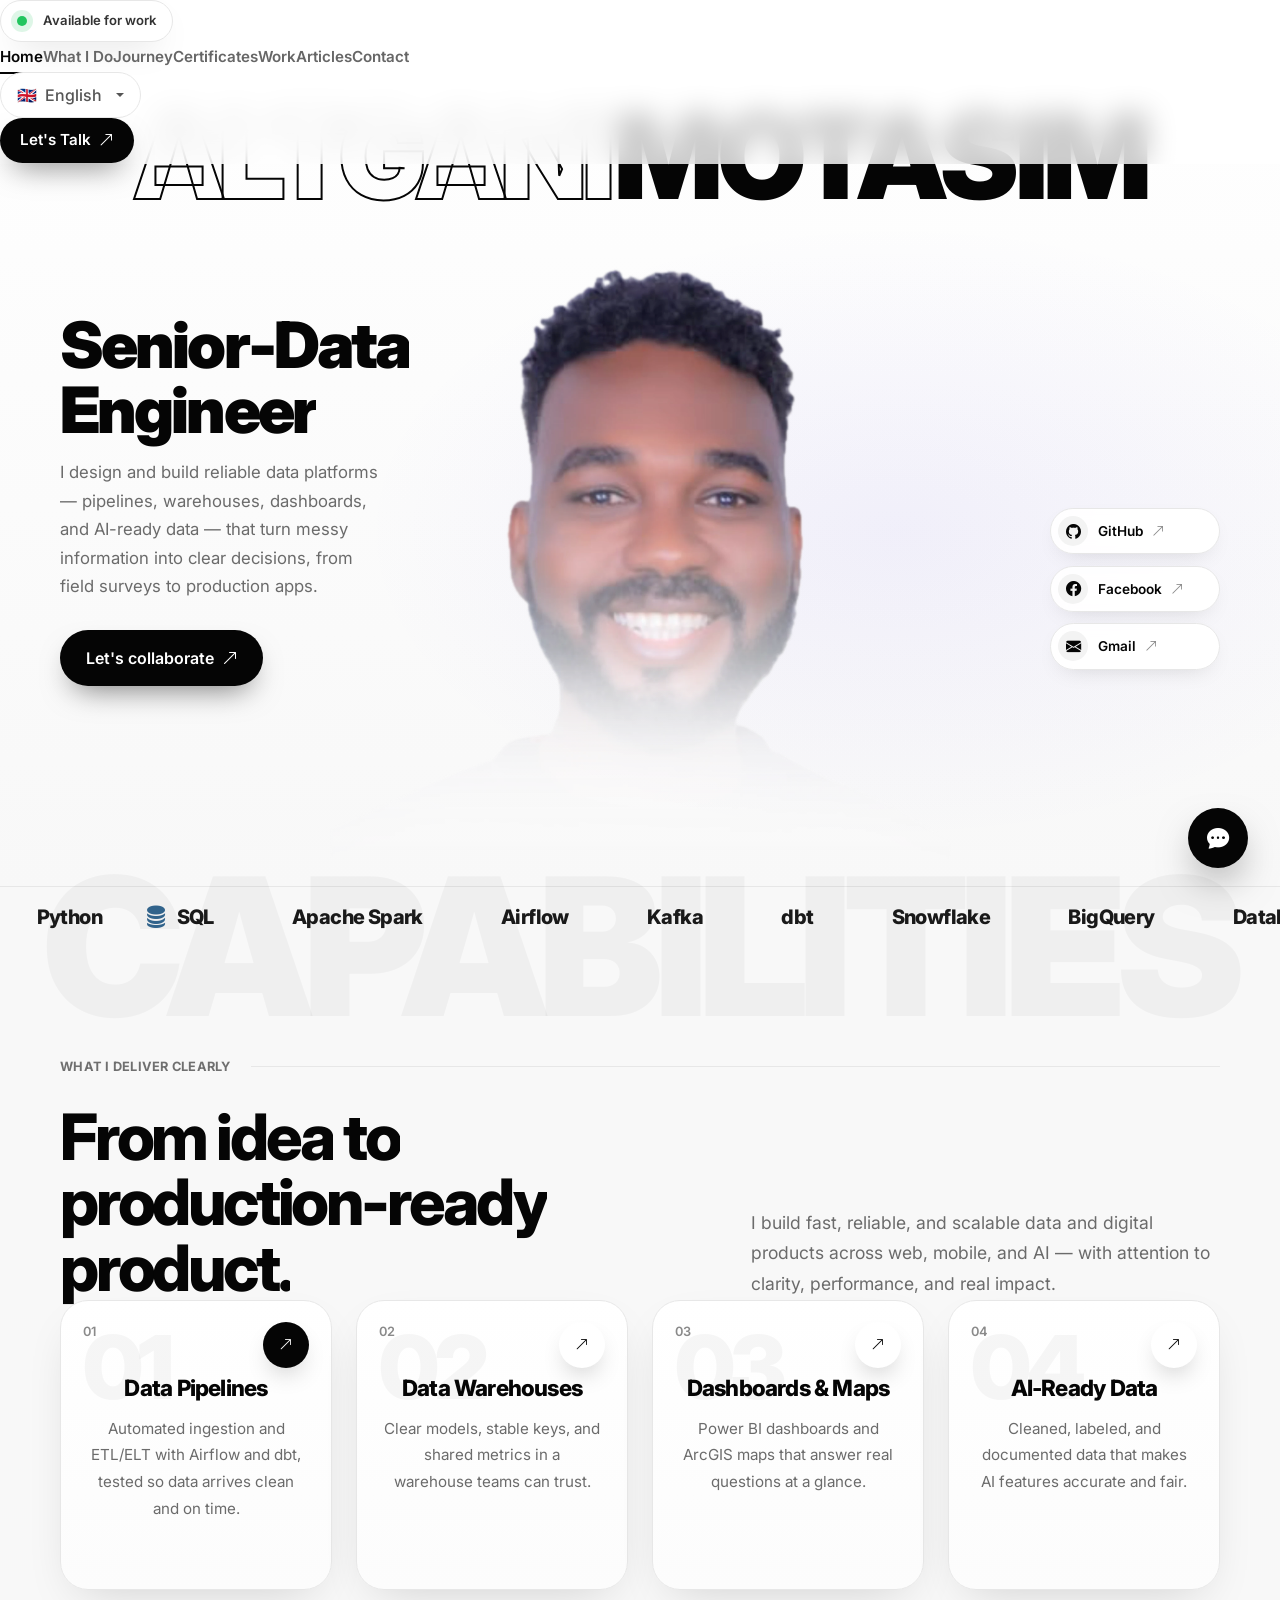
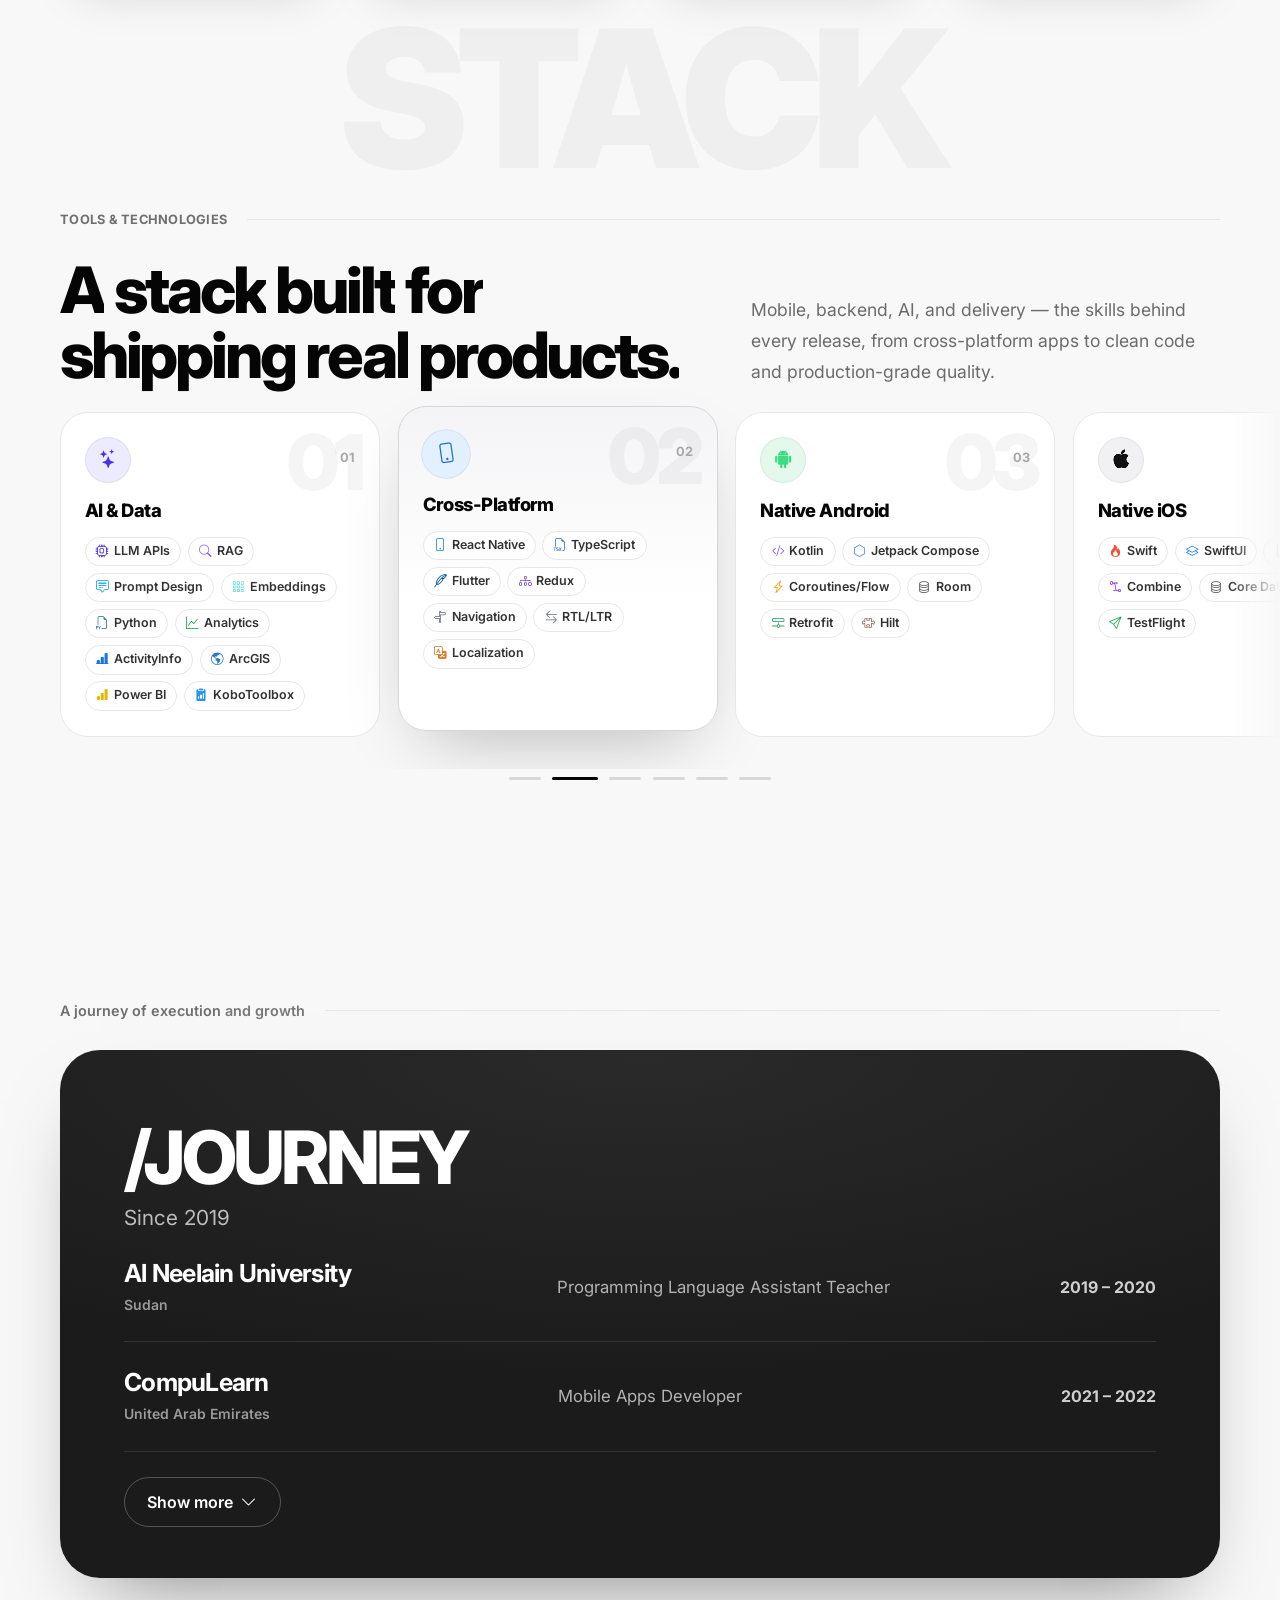
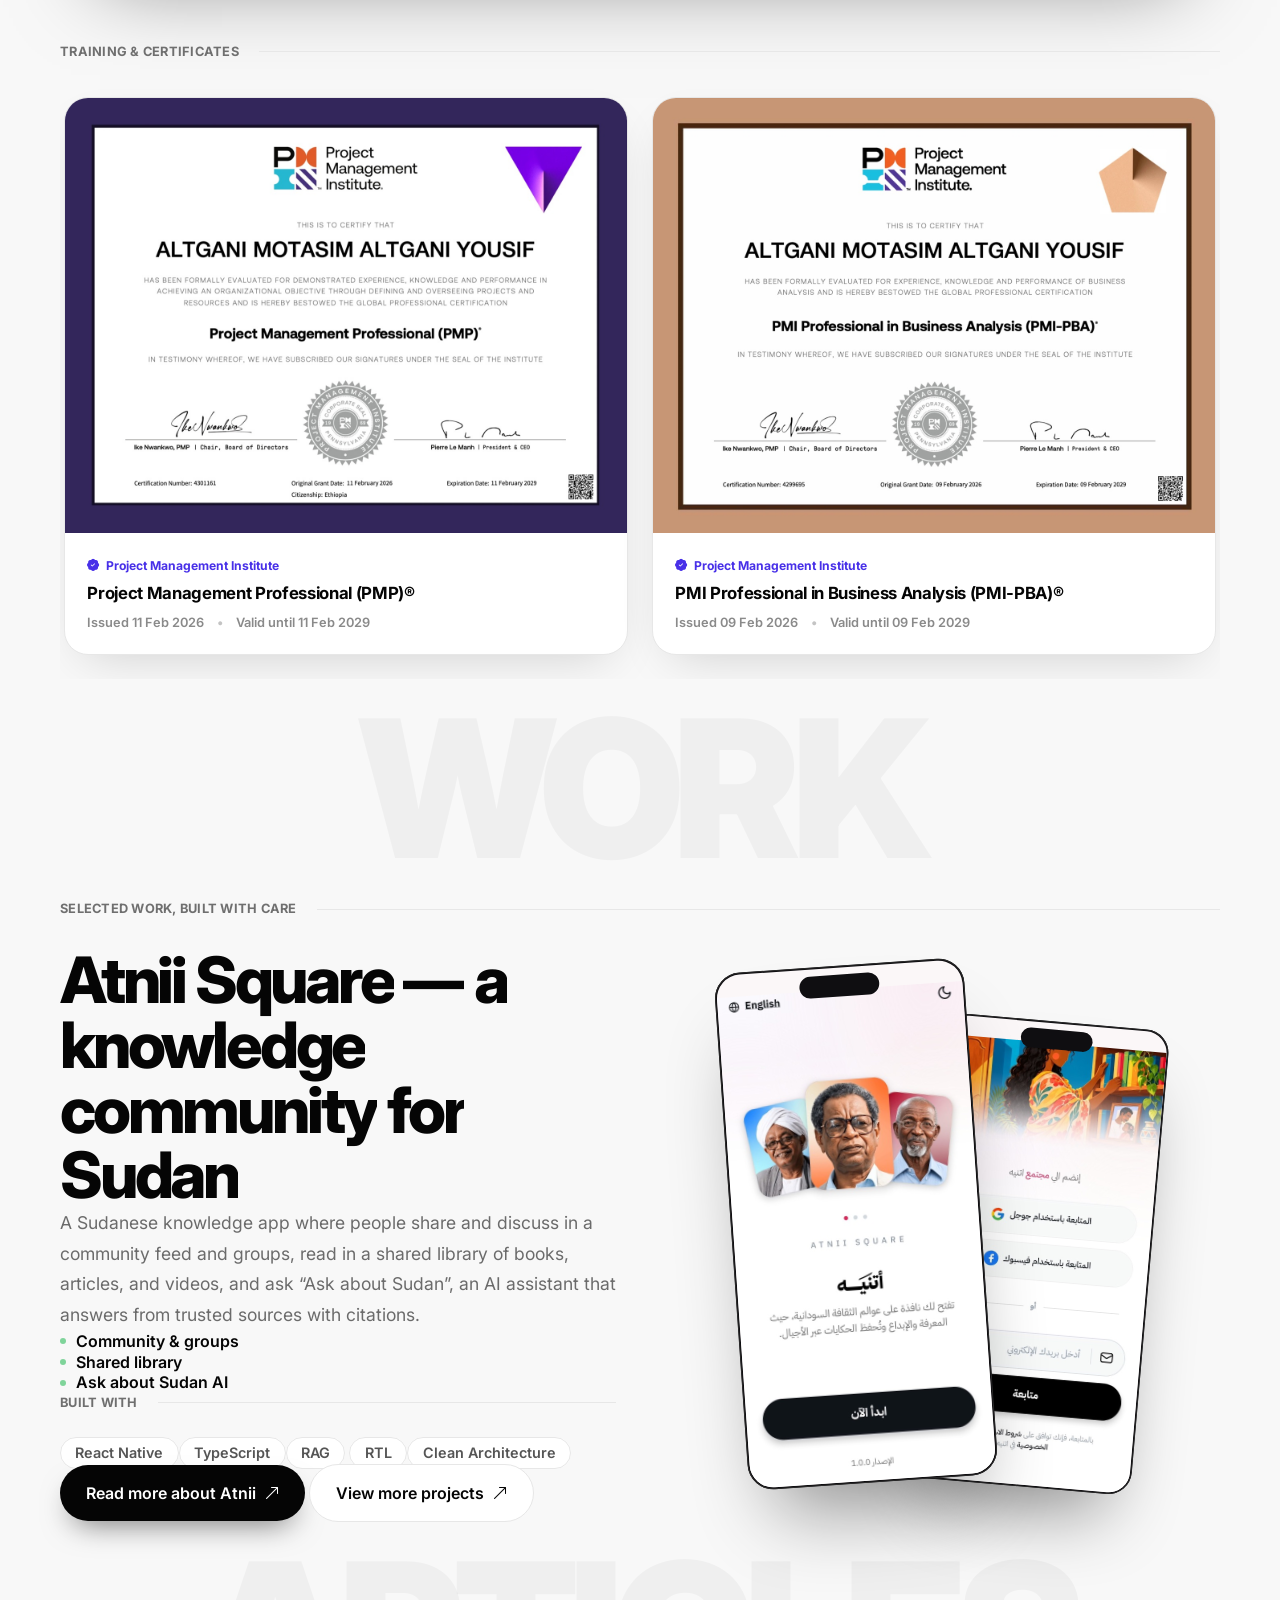
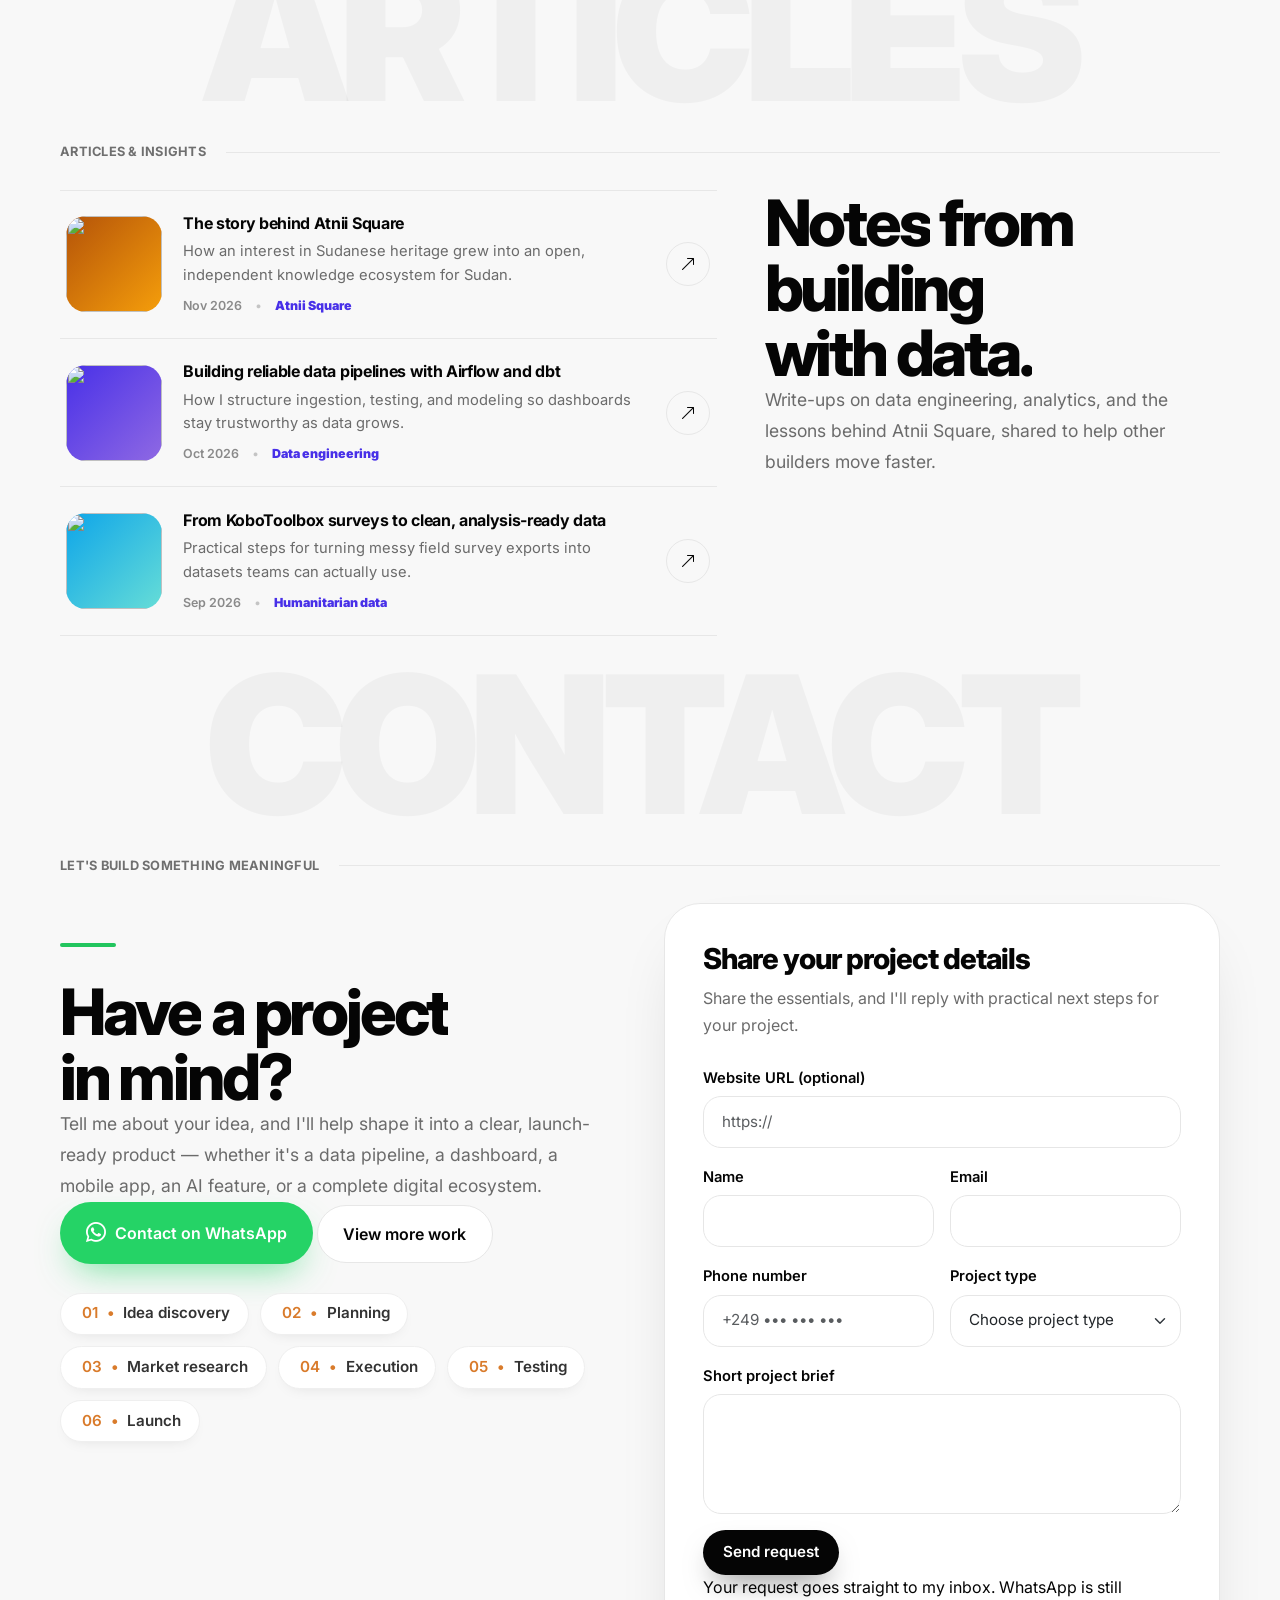
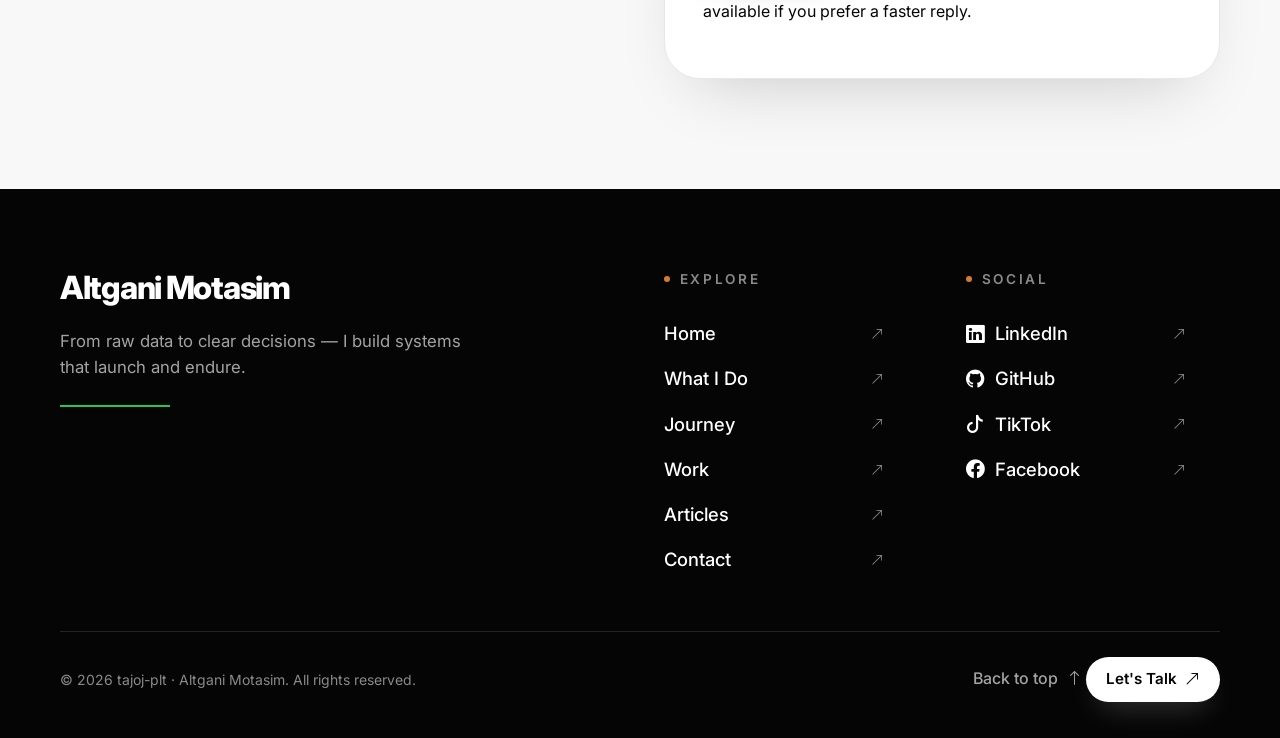
==== commit 15e4a7ec: "Add Work page, Atnii page, Atnii story article and mobile tweaks - New work.html lists projects in t" ====
--- a/index.html
+++ b/index.html
@@ -18,7 +18,7 @@
       try { store = window.localStorage; } catch (e) {}
       var get = function (k) { try { return store && store.getItem(k); } catch (e) { return null; } };
       var lang = new URLSearchParams(location.search).get('lang') || get('lang') || 'en';
-      var theme = get('theme') === 'dark' ? 'dark' : 'light';
+      var theme = 'light'; // dark mode toggle is hidden for now
       d.lang = lang === 'ar' ? 'ar' : 'en';
       d.dir = lang === 'ar' ? 'rtl' : 'ltr';
       d.setAttribute('data-theme', theme);
@@ -53,7 +53,7 @@
     };
   </script>
 
-  <link href="css/style.css?v=58" rel="stylesheet">
+  <link href="css/main.css" rel="stylesheet">
 </head>
 <body>
   <div class="scroll-progress" id="scrollProgress" aria-hidden="true"></div>
@@ -70,13 +70,14 @@
         <a class="nav-link-x active" href="#hero">Home</a>
         <a class="nav-link-x" href="#services">What I Do</a>
         <a class="nav-link-x" href="#journey">Journey</a>
+        <a class="nav-link-x" href="#certificates">Certificates</a>
         <a class="nav-link-x" href="#work">Work</a>
         <a class="nav-link-x" href="#articles">Articles</a>
         <a class="nav-link-x" href="#contact">Contact</a>
       </nav>
 
       <div class="tw-flex tw-items-center tw-gap-3">
-        <button class="icon-btn theme-toggle d-none d-lg-grid" type="button" aria-label="Toggle dark mode">
+        <button class="icon-btn theme-toggle d-none" type="button" aria-label="Toggle dark mode">
           <i class="bi bi-moon-stars"></i>
         </button>
         <div class="dropdown d-none d-lg-block">
@@ -106,11 +107,12 @@
       <a class="mobile-link" href="#hero" data-menu-link>Home <span>01</span></a>
       <a class="mobile-link" href="#services" data-menu-link>What I Do <span>02</span></a>
       <a class="mobile-link" href="#journey" data-menu-link>Journey <span>03</span></a>
-      <a class="mobile-link" href="#work" data-menu-link>Work <span>04</span></a>
-      <a class="mobile-link" href="#articles" data-menu-link>Articles <span>05</span></a>
-      <a class="mobile-link" href="#contact" data-menu-link>Contact <span>06</span></a>
+      <a class="mobile-link" href="#certificates" data-menu-link>Certificates <span>04</span></a>
+      <a class="mobile-link" href="#work" data-menu-link>Work <span>05</span></a>
+      <a class="mobile-link" href="#articles" data-menu-link>Articles <span>06</span></a>
+      <a class="mobile-link" href="#contact" data-menu-link>Contact <span>07</span></a>
       <div class="menu-settings tw-mt-auto">
-        <button class="icon-btn theme-toggle" type="button" aria-label="Toggle dark mode">
+        <button class="icon-btn theme-toggle d-none" type="button" aria-label="Toggle dark mode">
           <i class="bi bi-moon-stars"></i>
         </button>
         <button class="icon-btn" type="button" data-lang-switch aria-label="Switch language">
@@ -217,7 +219,7 @@
       </div>
 
       <div class="skills-track" id="skillsTrack" dir="ltr">
-        <!-- cards injected by js/main.js -->
+        <!-- cards rendered by js/controllers/skillsController.js -->
       </div>
       <div class="skills-dots" id="skillsDots"></div>
     </section>
@@ -237,7 +239,7 @@
             <div class="xp-role">Programming Language Assistant Teacher</div>
             <div class="xp-date">2019 – 2020</div>
           </div>
-          <div class="xp-row reveal">
+          <div class="xp-row reveal xp-extra-sm">
             <div><h4>CompuLearn</h4><small>United Arab Emirates</small></div>
             <div class="xp-role">Mobile Apps Developer</div>
             <div class="xp-date">2021 – 2022</div>
@@ -308,7 +310,10 @@
               <span class="tag">React Native</span><span class="tag">TypeScript</span><span class="tag">RAG</span>
               <span class="tag">RTL</span><span class="tag">Clean Architecture</span>
             </div>
-            <a href="work.html" class="btn-ink btn-lg-x tw-mt-8 reveal" style="--d:.3s">View more projects <i class="bi bi-arrow-up-right"></i></a>
+            <div class="tw-flex tw-flex-wrap tw-gap-3 tw-mt-8 reveal" style="--d:.3s">
+              <a href="atnii.html" class="btn-ink btn-lg-x">Read more about Atnii <i class="bi bi-arrow-up-right"></i></a>
+              <a href="work.html" class="btn-ghost-x btn-lg-x">View more projects <i class="bi bi-arrow-up-right"></i></a>
+            </div>
           </div>
 
           <div class="col-lg-6 work-media">
@@ -332,7 +337,7 @@
         <div class="eyebrow reveal">Articles &amp; insights</div>
         <div class="row g-5">
           <div class="col-lg-7">
-            <div class="article-list" id="articleList"><!-- rendered from js/articles.js --></div>
+            <div class="article-list" id="articleList"><!-- rendered by js/controllers/articlesController.js --></div>
             <button class="btn-ghost-x articles-more reveal" type="button" id="articlesMore" aria-expanded="false" aria-controls="articleList">
               <span class="more-label">Show more</span> <i class="bi bi-chevron-down"></i>
             </button>
@@ -497,7 +502,6 @@
   </div>
 
   <script src="https://cdn.jsdelivr.net/npm/bootstrap@5.3.3/dist/js/bootstrap.bundle.min.js"></script>
-  <script src="js/articles.js?v=57"></script>
-  <script src="js/main.js?v=57"></script>
+  <script type="module" src="js/app.js"></script>
 </body>
 </html>
--- a/css/main.css
+++ b/css/main.css
@@ -0,0 +1,31 @@
+/*
+ * Stylesheet entry. Partials load in this order; later files override earlier ones,
+ * so keep themes and reveal last.
+ *   base/        design tokens, page defaults
+ *   layout/      header, section frame, footer
+ *   components/  buttons, floating contact button
+ *   sections/    one file per home page section
+ *   pages/       styles used only by work.html or article.html
+ *   motion/      animations and hover effects
+ *   themes/      dark theme and Arabic (right-to-left) overrides
+ */
+@import url('base/tokens-and-base.css');
+@import url('components/buttons.css');
+@import url('layout/header.css');
+@import url('sections/hero.css');
+@import url('layout/sections.css');
+@import url('sections/services.css');
+@import url('sections/skills.css');
+@import url('sections/journey.css');
+@import url('sections/certificates.css');
+@import url('sections/work.css');
+@import url('sections/contact.css');
+@import url('layout/footer.css');
+@import url('components/floating-button.css');
+@import url('motion/effects.css');
+@import url('sections/articles.css');
+@import url('pages/article.css');
+@import url('pages/work.css');
+@import url('themes/dark.css');
+@import url('themes/rtl.css');
+@import url('motion/reveal.css');
